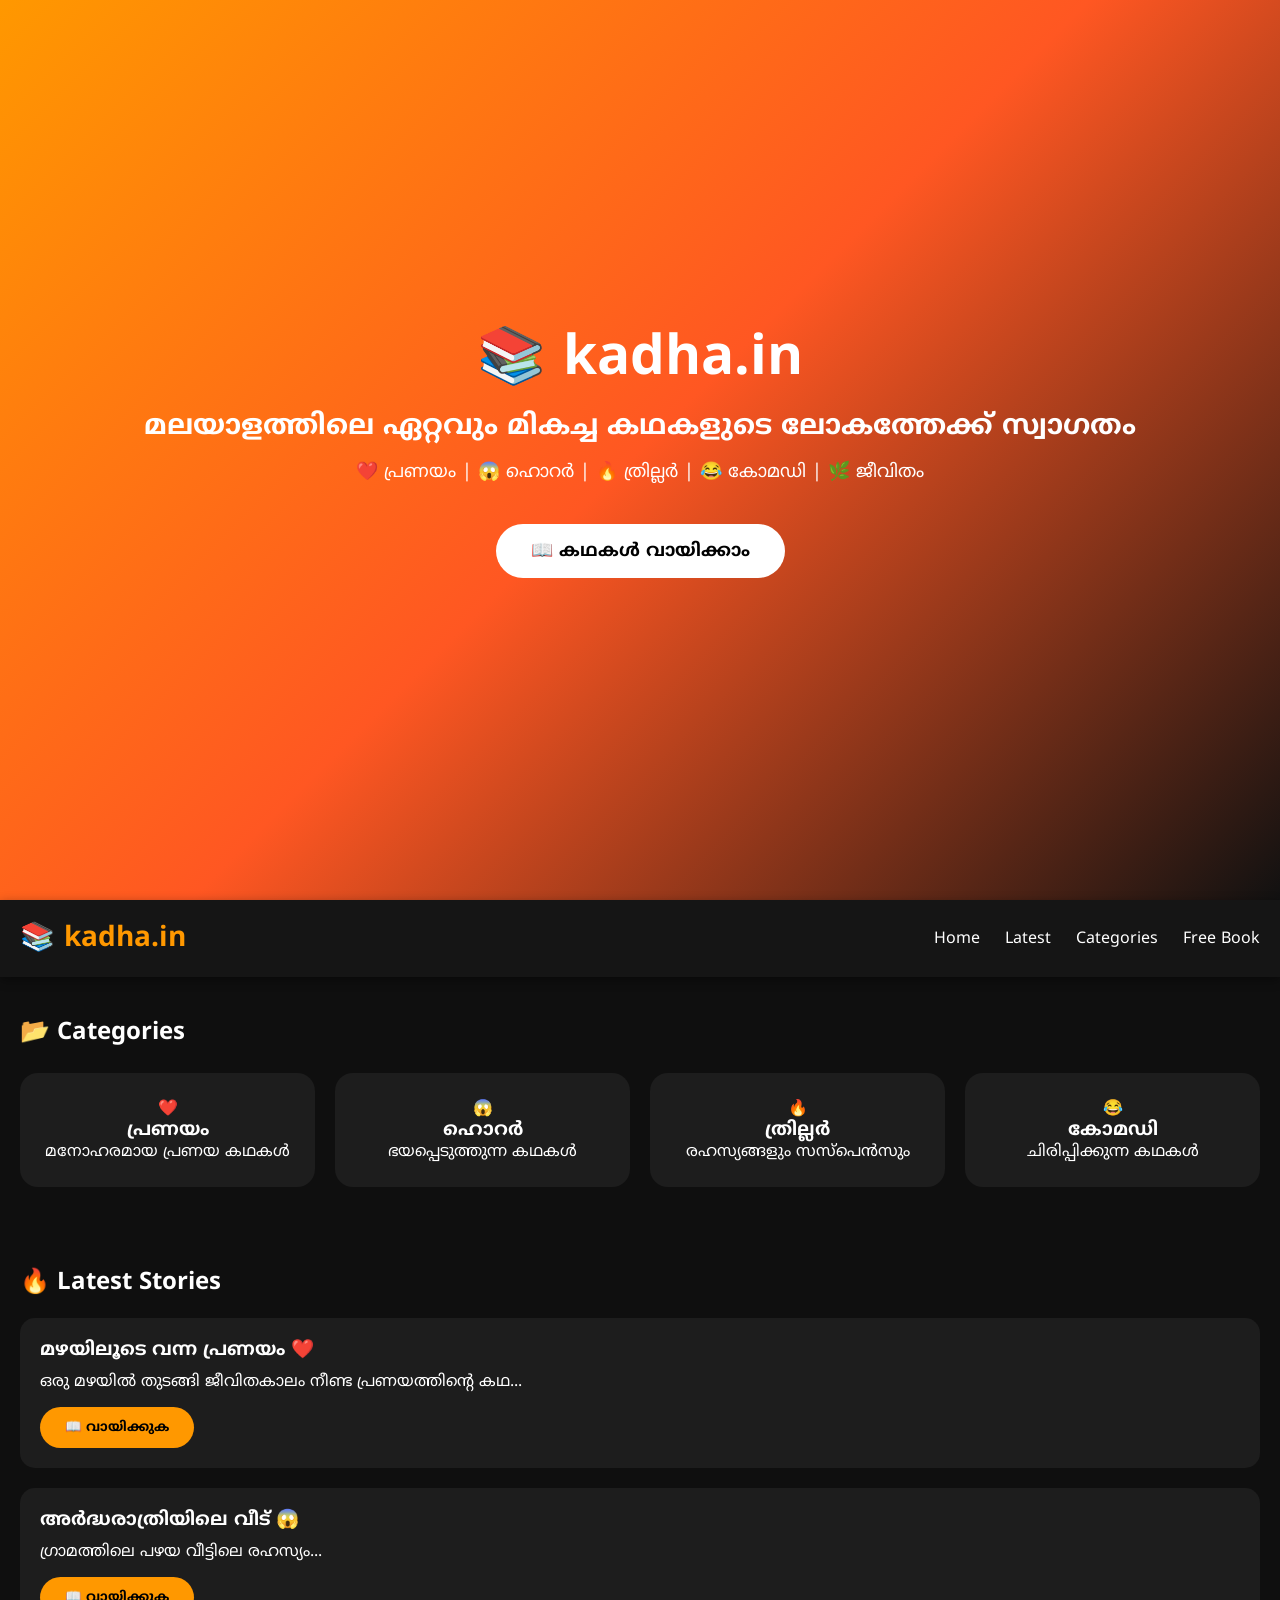
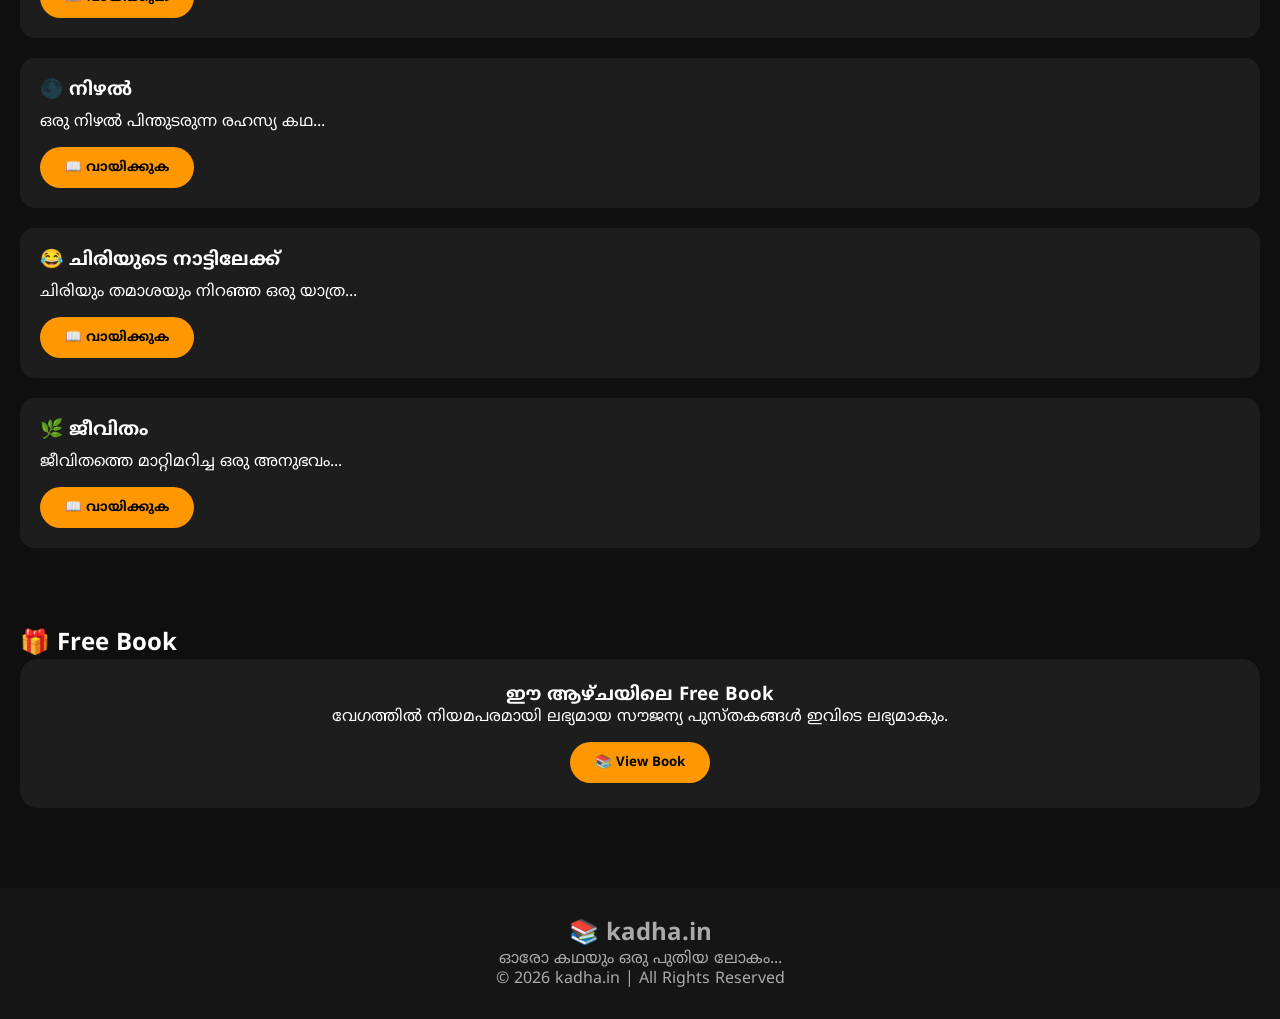
==== index.html @ c6e291ef "Update index.html" ====
<!DOCTYPE html>
<html lang="ml">
<head>
<meta charset="UTF-8">
<meta name="viewport" content="width=device-width, initial-scale=1.0">
<title>kadha.in | മലയാളം കഥകൾ</title>

<link rel="stylesheet" href="style.css">

<link href="https://fonts.googleapis.com/css2?family=Noto+Sans+Malayalam:wght@400;500;700&display=swap" rel="stylesheet">
</head>

<body>
<section class="hero-banner">

<h1>📚 kadha.in</h1>

<h2>മലയാളത്തിലെ ഏറ്റവും മികച്ച കഥകളുടെ ലോകത്തേക്ക് സ്വാഗതം</h2>

<p>
❤️ പ്രണയം | 😱 ഹൊറർ | 🔥 ത്രില്ലർ | 😂 കോമഡി | 🌿 ജീവിതം
</p>

<a href="#latest">
<button class="start-btn">📖 കഥകൾ വായിക്കാം</button>
</a>

</section>
<header class="header">

<div class="logo">
📚 <span>kadha.in</span>
</div>

<nav>

<a href="#">Home</a>

<a href="#latest">Latest</a>

<a href="#categories">Categories</a>

<a href="#offer">Free Book</a>

</nav>

</header>

<section id="categories">

<h2>📂 Categories</h2>

<div class="cards">

<div class="card">

❤️

<h3>പ്രണയം</h3>

<p>മനോഹരമായ പ്രണയ കഥകൾ</p>

</div>

<div class="card">

😱

<h3>ഹൊറർ</h3>

<p>ഭയപ്പെടുത്തുന്ന കഥകൾ</p>

</div>

<div class="card">

🔥

<h3>ത്രില്ലർ</h3>

<p>രഹസ്യങ്ങളും സസ്പെൻസും</p>

</div>

<div class="card">

😂

<h3>കോമഡി</h3>

<p>ചിരിപ്പിക്കുന്ന കഥകൾ</p>

</div>

</div>

</section>

<section id="latest">

<h2>🔥 Latest Stories</h2>

<div class="story">

<h3>മഴയിലൂടെ വന്ന പ്രണയം ❤️</h3>

<p>ഒരു മഴയിൽ തുടങ്ങി ജീവിതകാലം നീണ്ട പ്രണയത്തിന്റെ കഥ...</p>

<a href="stories/mazhayiloode-vanna-pranayam.html">

<button>📖 വായിക്കുക</button>

</a>

</div>

<div class="story">

<h3>അർദ്ധരാത്രിയിലെ വീട് 😱</h3>

<p>ഗ്രാമത്തിലെ പഴയ വീട്ടിലെ രഹസ്യം...</p>

<a href="stories/ardharathriyile-veedu.html">
<button>📖 വായിക്കുക</button>
</a>

</div>
<div class="story">

<h3>🌑 നിഴൽ</h3>

<p>ഒരു നിഴൽ പിന്തുടരുന്ന രഹസ്യ കഥ...</p>

<a href="stories/nizhal.html">
<button>📖 വായിക്കുക</button>
</a>

</div>

<div class="story">

<h3>😂 ചിരിയുടെ നാട്ടിലേക്ക്</h3>

<p>ചിരിയും തമാശയും നിറഞ്ഞ ഒരു യാത്ര...</p>

<a href="stories/chiriyude-nattilekku.html">
<button>📖 വായിക്കുക</button>
</a>

</div>

<div class="story">

<h3>🌿 ജീവിതം</h3>

<p>ജീവിതത്തെ മാറ്റിമറിച്ച ഒരു അനുഭവം...</p>

<a href="stories/jeevitham.html">
<button>📖 വായിക്കുക</button>
</a>

</div>
</section>
<section id="offer">

<h2>🎁 Free Book</h2>

<div class="offer-box">

<h3>ഈ ആഴ്ചയിലെ Free Book</h3>

<p>
വേഗത്തിൽ നിയമപരമായി ലഭ്യമായ സൗജന്യ പുസ്തകങ്ങൾ ഇവിടെ ലഭ്യമാകും.
</p>

<button>📚 View Book</button>

</div>

</section>

<footer>

<h2>📚 kadha.in</h2>

<p>ഓരോ കഥയും ഒരു പുതിയ ലോകം...</p>

<p>© 2026 kadha.in | All Rights Reserved</p>

</footer>

<script src="script.js"></script>

</body>
</html>
---- style.css ----
*{
margin:0;
padding:0;
box-sizing:border-box;
font-family:'Noto Sans Malayalam',sans-serif;
}

body{
background:#0f0f0f;
color:#fff;
}

.header{
display:flex;
justify-content:space-between;
align-items:center;
padding:20px;
background:#151515;
position:sticky;
top:0;
z-index:999;
box-shadow:0 3px 10px rgba(0,0,0,.4);
}

.logo{
font-size:28px;
font-weight:bold;
color:#ff9800;
}

.header nav a{
color:white;
text-decoration:none;
margin-left:20px;
transition:.3s;
}

.header nav a:hover{
color:#ff9800;
}

.hero{
padding:80px 20px;
text-align:center;
background:linear-gradient(135deg,#ff9800,#ff5722);
color:white;
}

.hero h1{
font-size:42px;
margin-bottom:15px;
}

.hero p{
font-size:18px;
margin-bottom:25px;
}

.hero input{
width:90%;
max-width:550px;
padding:16px;
border:none;
border-radius:40px;
font-size:18px;
outline:none;
}

section{
padding:40px 20px;
}

.cards{
display:grid;
grid-template-columns:repeat(auto-fit,minmax(180px,1fr));
gap:20px;
margin-top:25px;
}

.card{
background:#1d1d1d;
padding:25px;
border-radius:18px;
text-align:center;
transition:.3s;
cursor:pointer;
}

.card:hover{
background:#ff9800;
color:#000;
transform:translateY(-8px);
}

.story{
background:#1d1d1d;
padding:20px;
margin-top:20px;
border-radius:15px;
}

.story h3{
margin-bottom:10px;
}

button{
background:#ff9800;
color:#000;
padding:12px 25px;
border:none;
border-radius:30px;
cursor:pointer;
font-weight:bold;
margin-top:15px;
}

button:hover{
background:#ffc107;
}

.offer-box{
background:#1d1d1d;
padding:25px;
border-radius:18px;
text-align:center;
}

footer{
background:#151515;
padding:30px;
text-align:center;
color:#aaa;
margin-top:40px;
}
.hero-banner{
height:100vh;
display:flex;
flex-direction:column;
justify-content:center;
align-items:center;
text-align:center;
background:linear-gradient(135deg,#ff9800,#ff5722,#111);
padding:20px;
}

.hero-banner h1{
font-size:55px;
margin-bottom:15px;
}

.hero-banner h2{
font-size:28px;
margin-bottom:15px;
}

.hero-banner p{
font-size:18px;
margin-bottom:25px;
}

.start-btn{
padding:15px 35px;
background:#fff;
color:#000;
border:none;
border-radius:40px;
font-size:18px;
font-weight:bold;
cursor:pointer;
transition:.3s;
}

.start-btn:hover{
transform:scale(1.08);
}
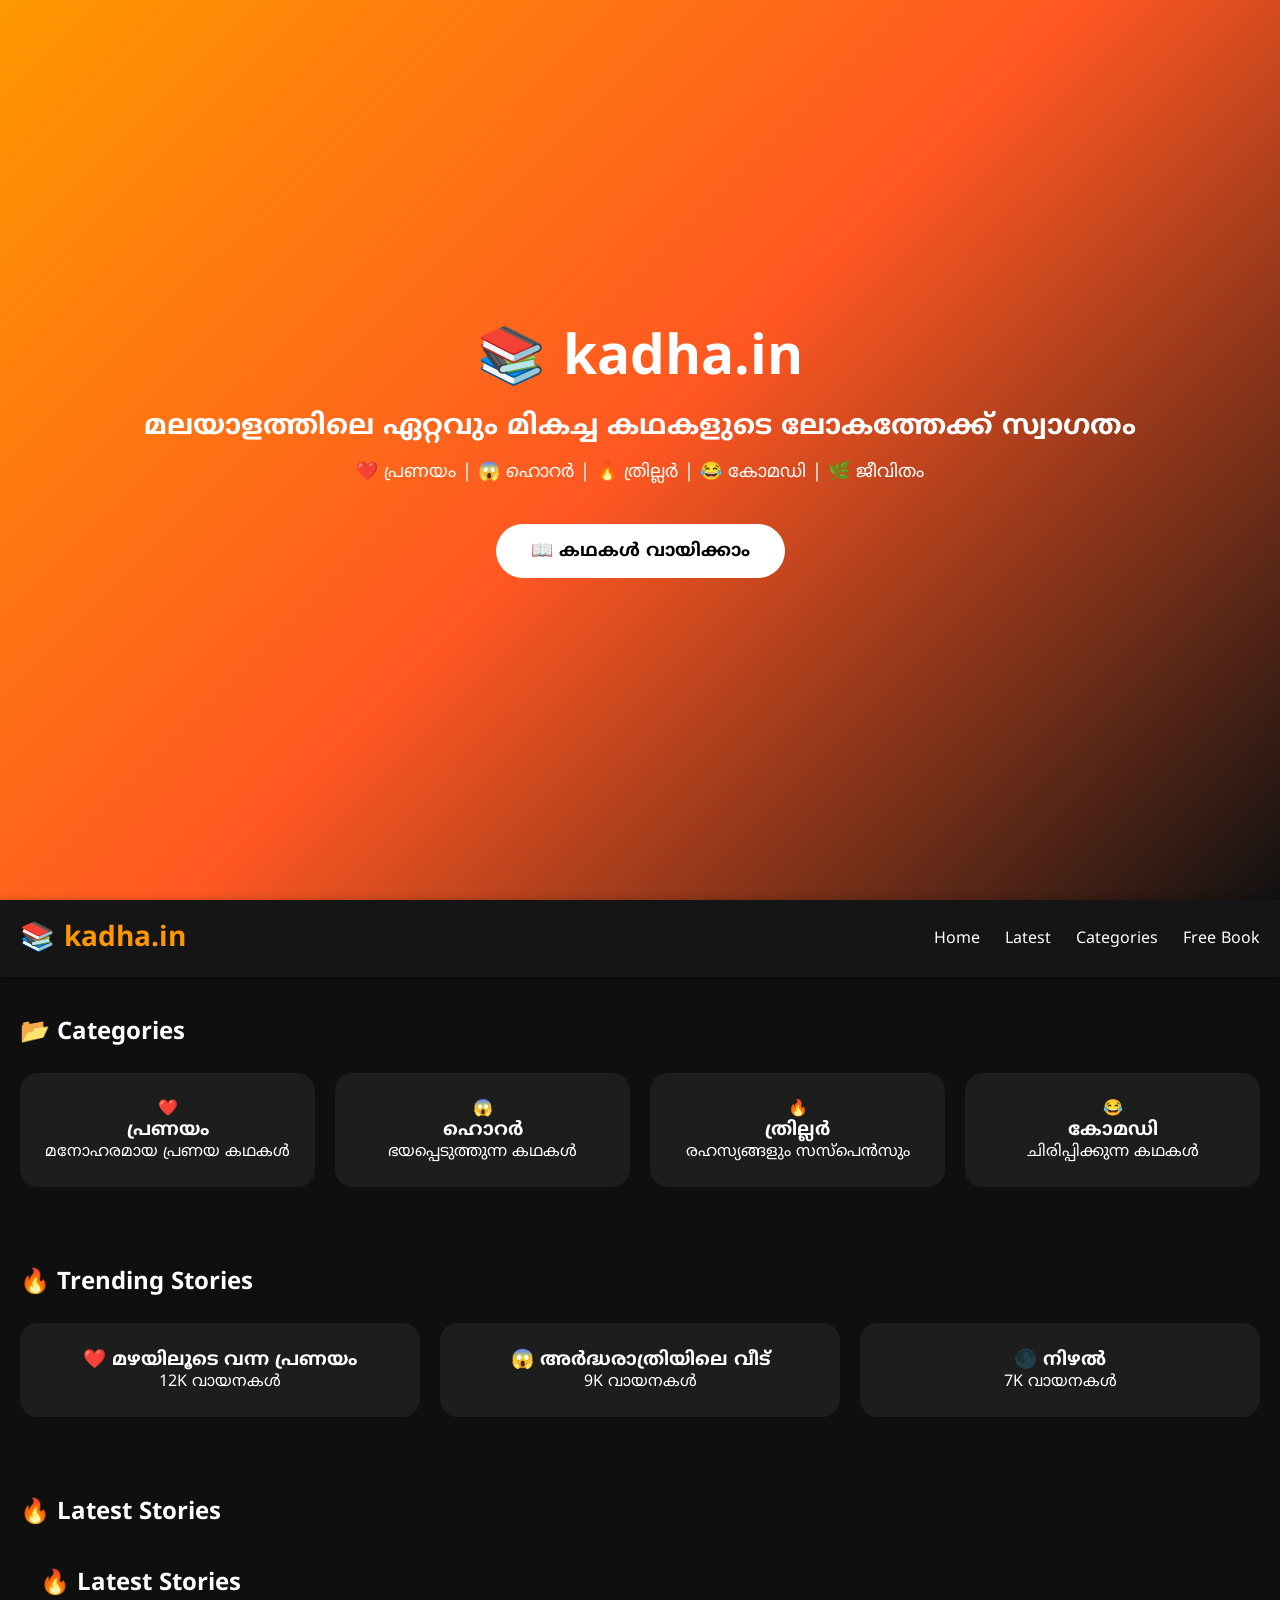
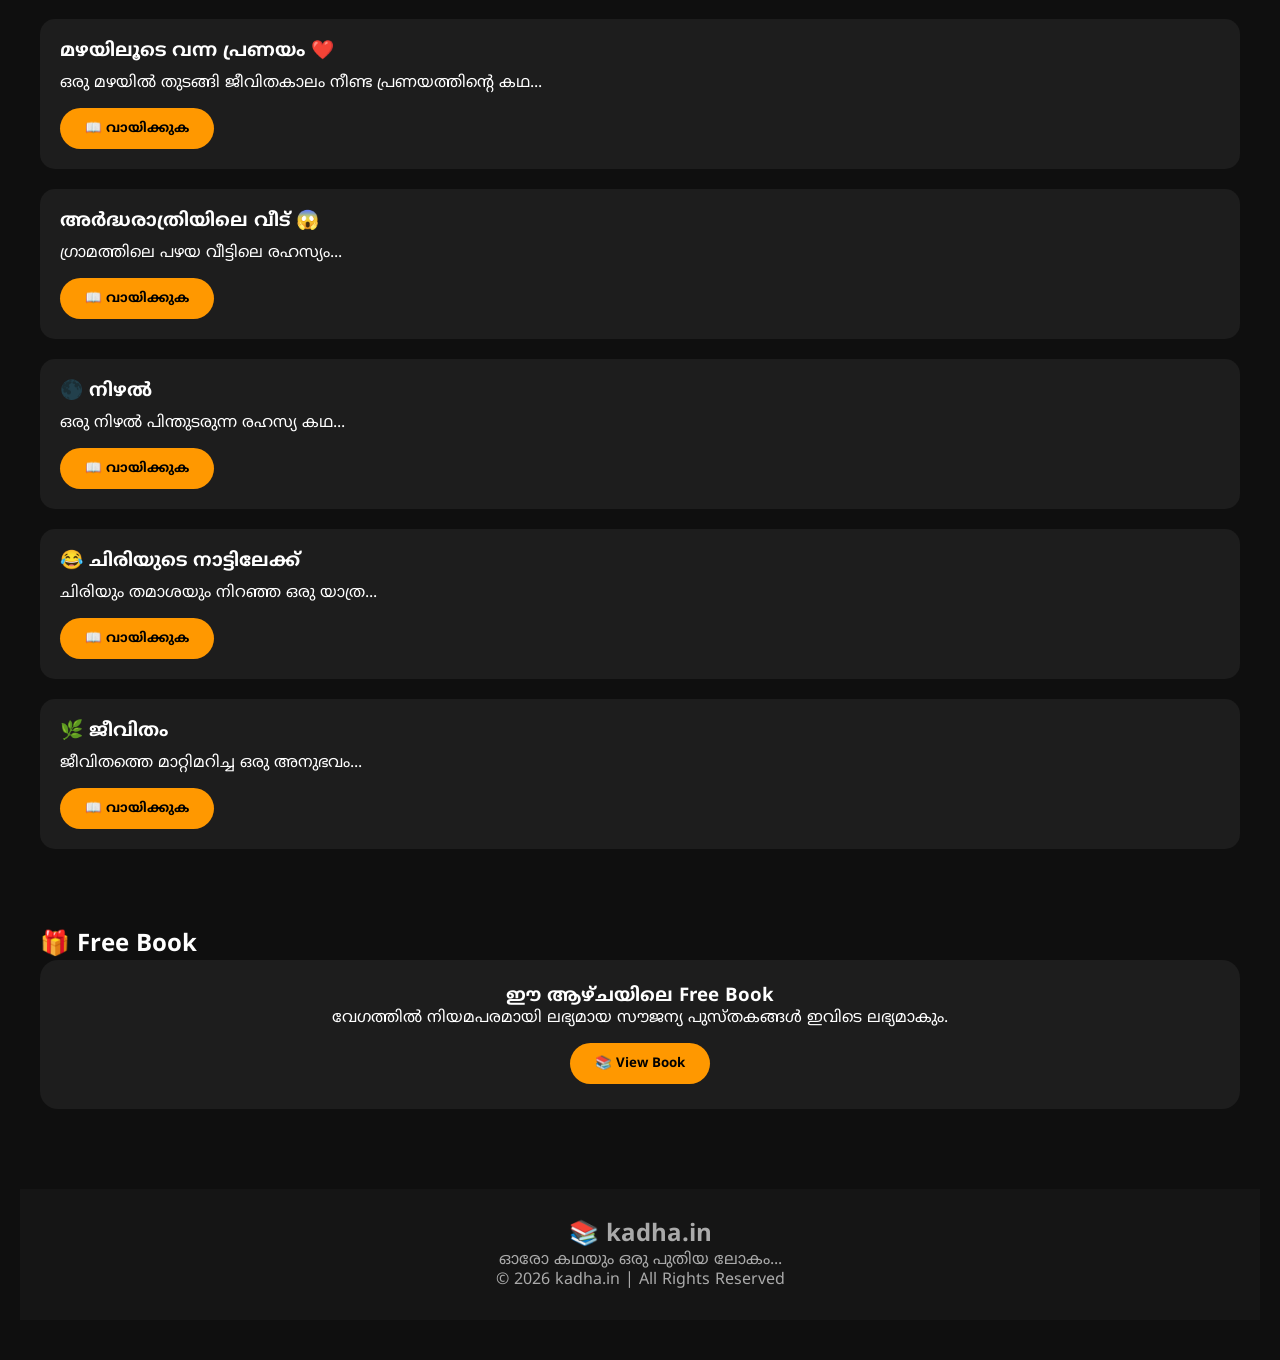
==== commit 1ba4e5f6: "Update index.html" ====
--- a/index.html
+++ b/index.html
@@ -95,7 +95,36 @@
 </div>
 
 </section>
-
+</section>
+
+<section id="trending">
+
+<h2>🔥 Trending Stories</h2>
+
+<div class="cards">
+
+<div class="card">
+<h3>❤️ മഴയിലൂടെ വന്ന പ്രണയം</h3>
+<p>12K വായനകൾ</p>
+</div>
+
+<div class="card">
+<h3>😱 അർദ്ധരാത്രിയിലെ വീട്</h3>
+<p>9K വായനകൾ</p>
+</div>
+
+<div class="card">
+<h3>🌑 നിഴൽ</h3>
+<p>7K വായനകൾ</p>
+</div>
+
+</div>
+
+</section>
+
+<section id="latest">
+
+<h2>🔥 Latest Stories</h2>
 <section id="latest">
 
 <h2>🔥 Latest Stories</h2>
--- a/style.css
+++ b/style.css
@@ -172,4 +172,29 @@
 
 .start-btn:hover{
 transform:scale(1.08);
+}
+.story-page{
+max-width:800px;
+margin:40px auto;
+background:#1d1d1d;
+padding:30px;
+border-radius:15px;
+line-height:1.8;
+}
+
+.story-page h1{
+margin-bottom:20px;
+color:#ff9800;
+}
+.story{
+transition:0.3s;
+}
+
+.story:hover{
+transform:translateY(-5px);
+box-shadow:0 10px 25px rgba(255,152,0,.3);
+}
+
+html{
+scroll-behavior:smooth;
 }
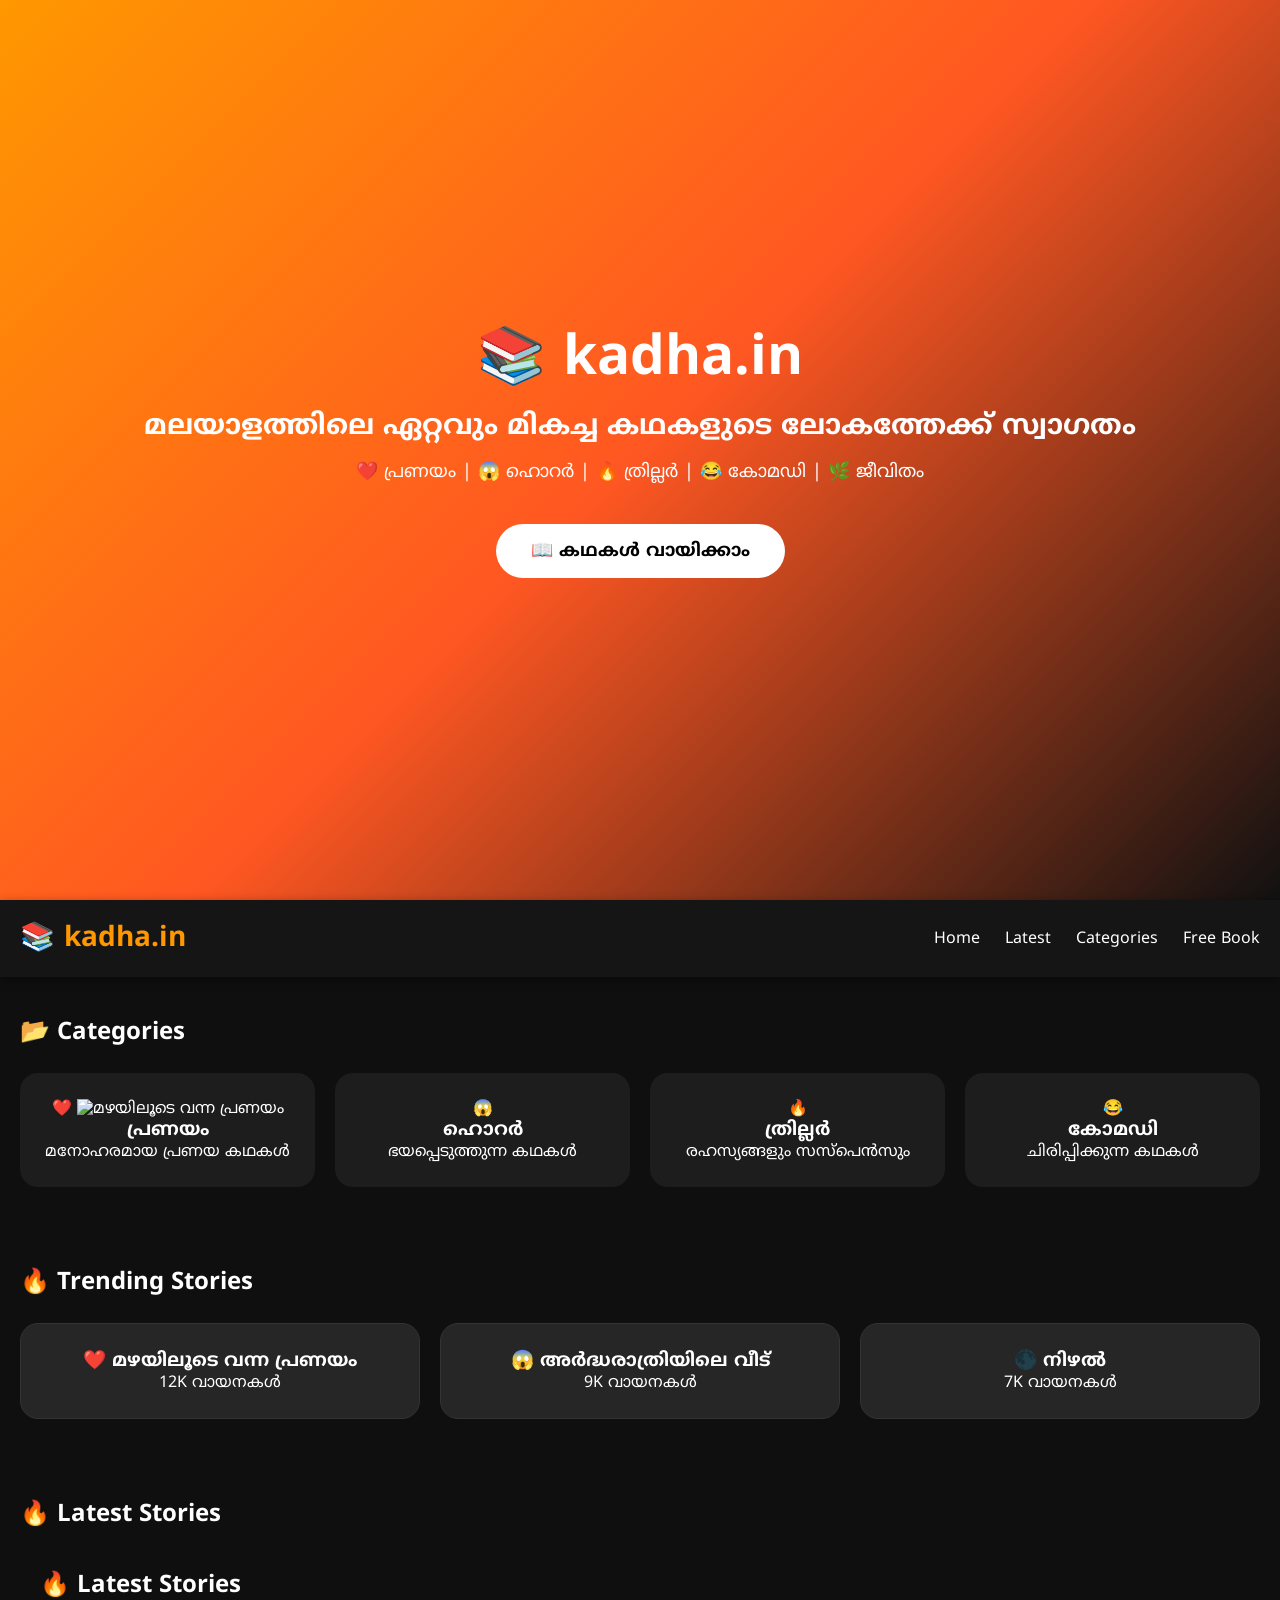
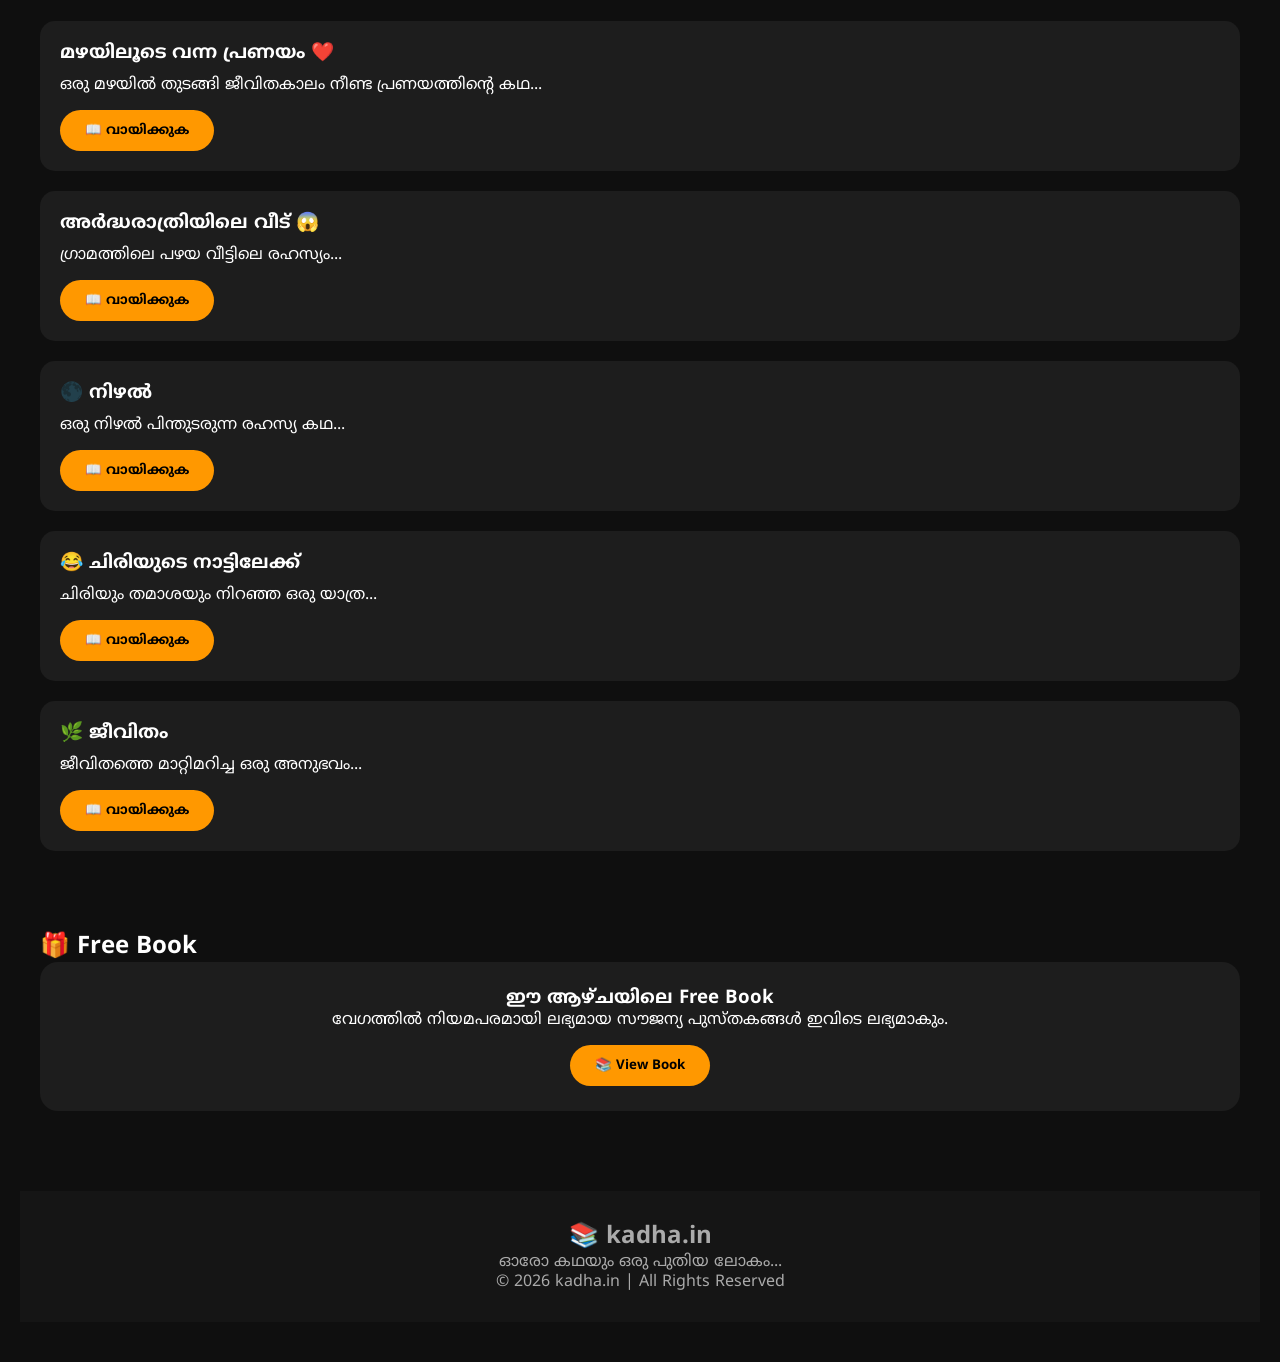
==== commit 464afb02: "Update index.html" ====
--- a/index.html
+++ b/index.html
@@ -55,7 +55,7 @@
 <div class="card">
 
 ❤️
-
+<img src="images/pranayam.jpg" class="cover" alt="മഴയിലൂടെ വന്ന പ്രണയം">
 <h3>പ്രണയം</h3>
 
 <p>മനോഹരമായ പ്രണയ കഥകൾ</p>
--- a/style.css
+++ b/style.css
@@ -197,4 +197,16 @@
 
 html{
 scroll-behavior:smooth;
-}+}
+#trending{
+padding:40px 20px;
+}
+
+#trending h2{
+margin-bottom:20px;
+}
+
+#trending .card{
+background:#262626;
+border:1px solid #333;
+}
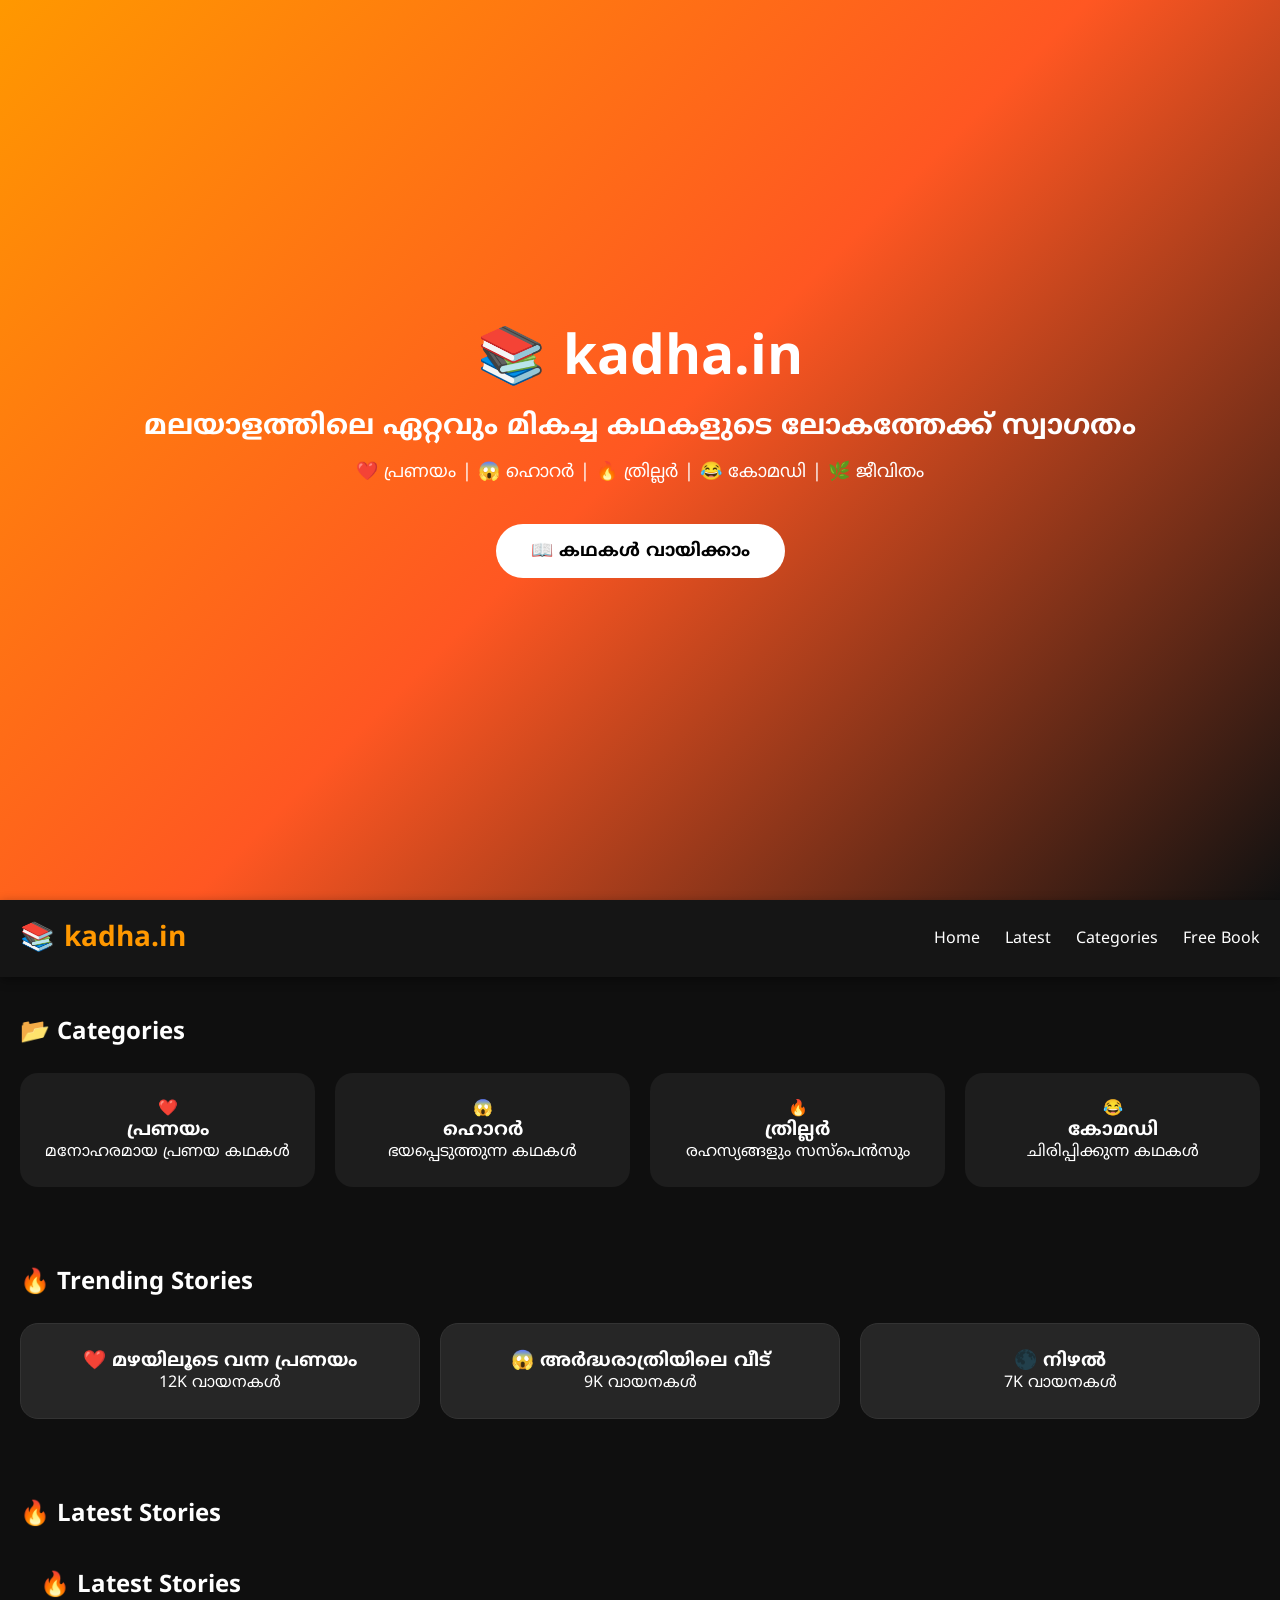
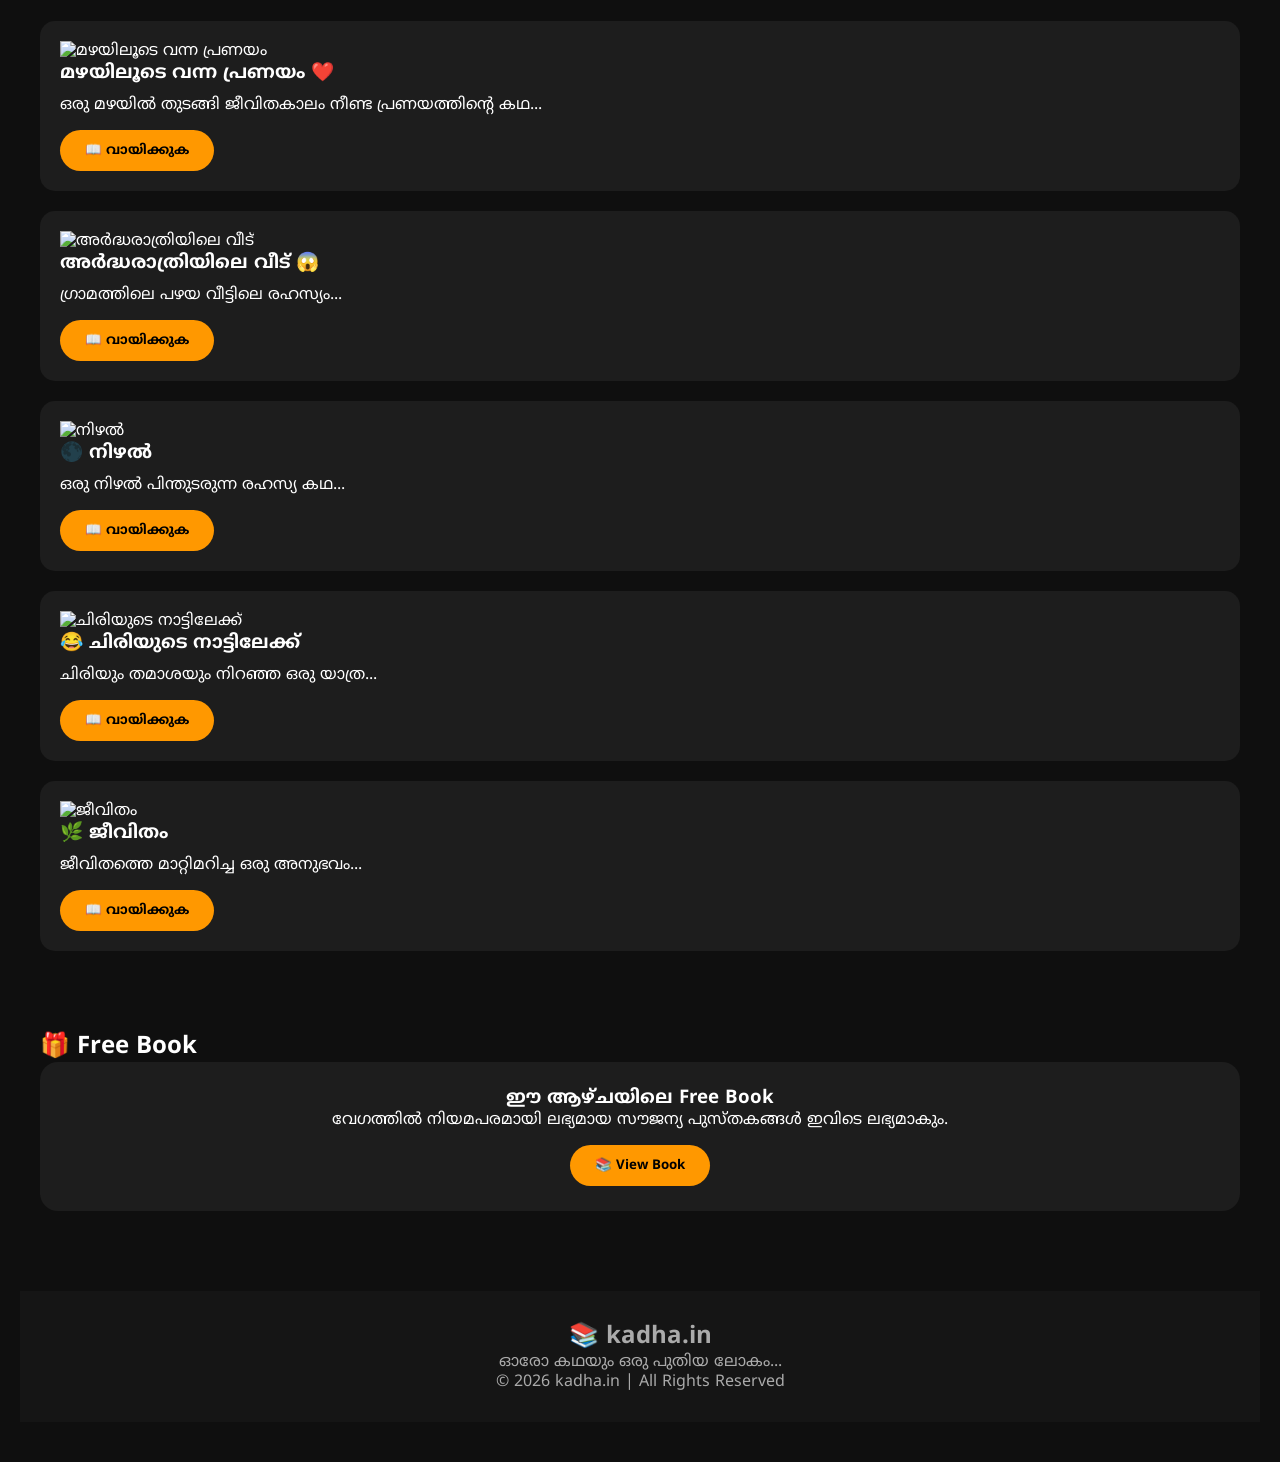
==== commit 62bf5875: "Update index.html" ====
--- a/index.html
+++ b/index.html
@@ -55,7 +55,7 @@
 <div class="card">
 
 ❤️
-<img src="images/pranayam.jpg" class="cover" alt="മഴയിലൂടെ വന്ന പ്രണയം">
+
 <h3>പ്രണയം</h3>
 
 <p>മനോഹരമായ പ്രണയ കഥകൾ</p>
@@ -130,7 +130,7 @@
 <h2>🔥 Latest Stories</h2>
 
 <div class="story">
-
+<img src="images/pranayam.jpg" class="cover" alt="മഴയിലൂടെ വന്ന പ്രണയം">
 <h3>മഴയിലൂടെ വന്ന പ്രണയം ❤️</h3>
 
 <p>ഒരു മഴയിൽ തുടങ്ങി ജീവിതകാലം നീണ്ട പ്രണയത്തിന്റെ കഥ...</p>
@@ -144,7 +144,7 @@
 </div>
 
 <div class="story">
-
+<img src="images/horror.jpg" class="cover" alt="അർദ്ധരാത്രിയിലെ വീട്">
 <h3>അർദ്ധരാത്രിയിലെ വീട് 😱</h3>
 
 <p>ഗ്രാമത്തിലെ പഴയ വീട്ടിലെ രഹസ്യം...</p>
@@ -155,7 +155,7 @@
 
 </div>
 <div class="story">
-
+<img src="images/nizhal.jpg" class="cover" alt="നിഴൽ">
 <h3>🌑 നിഴൽ</h3>
 
 <p>ഒരു നിഴൽ പിന്തുടരുന്ന രഹസ്യ കഥ...</p>
@@ -167,7 +167,7 @@
 </div>
 
 <div class="story">
-
+<img src="images/comedy.jpg" class="cover" alt="ചിരിയുടെ നാട്ടിലേക്ക്">
 <h3>😂 ചിരിയുടെ നാട്ടിലേക്ക്</h3>
 
 <p>ചിരിയും തമാശയും നിറഞ്ഞ ഒരു യാത്ര...</p>
@@ -179,7 +179,7 @@
 </div>
 
 <div class="story">
-
+<img src="images/jeevitham.jpg" class="cover" alt="ജീവിതം">
 <h3>🌿 ജീവിതം</h3>
 
 <p>ജീവിതത്തെ മാറ്റിമറിച്ച ഒരു അനുഭവം...</p>
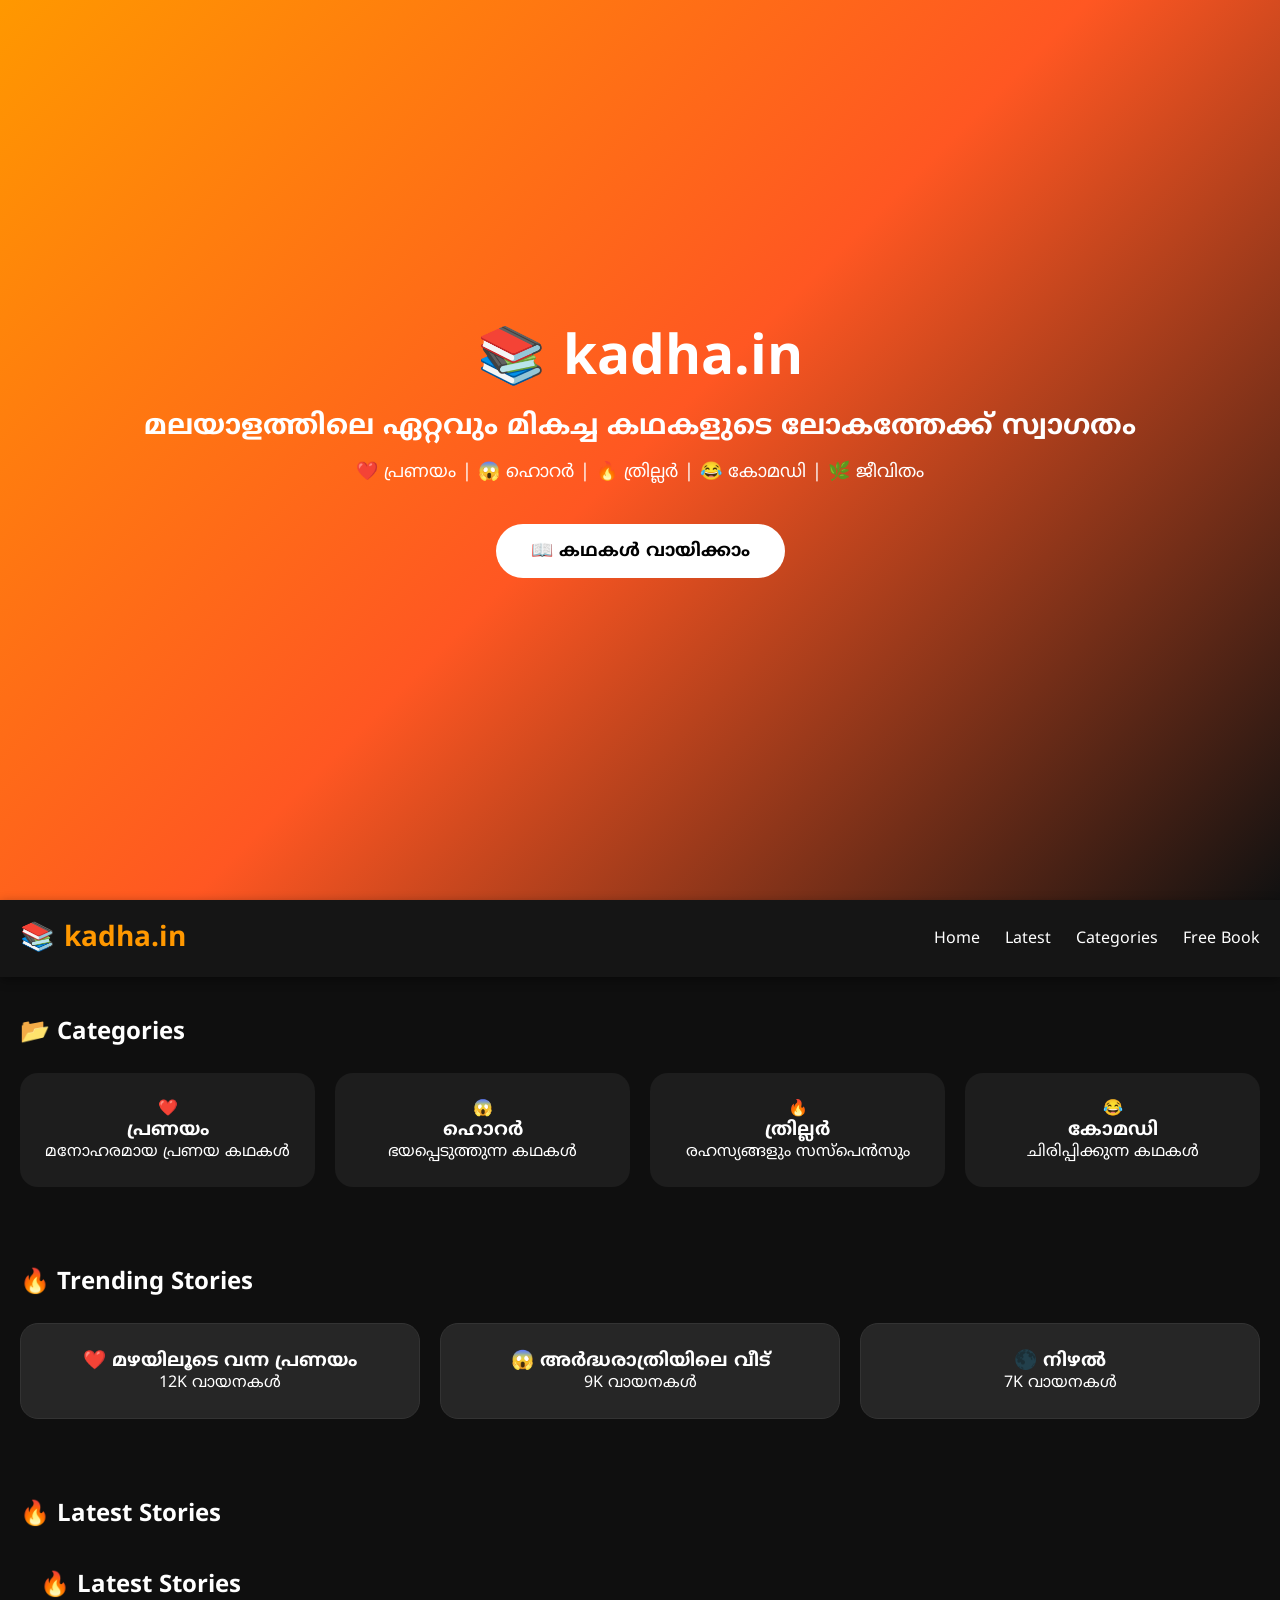
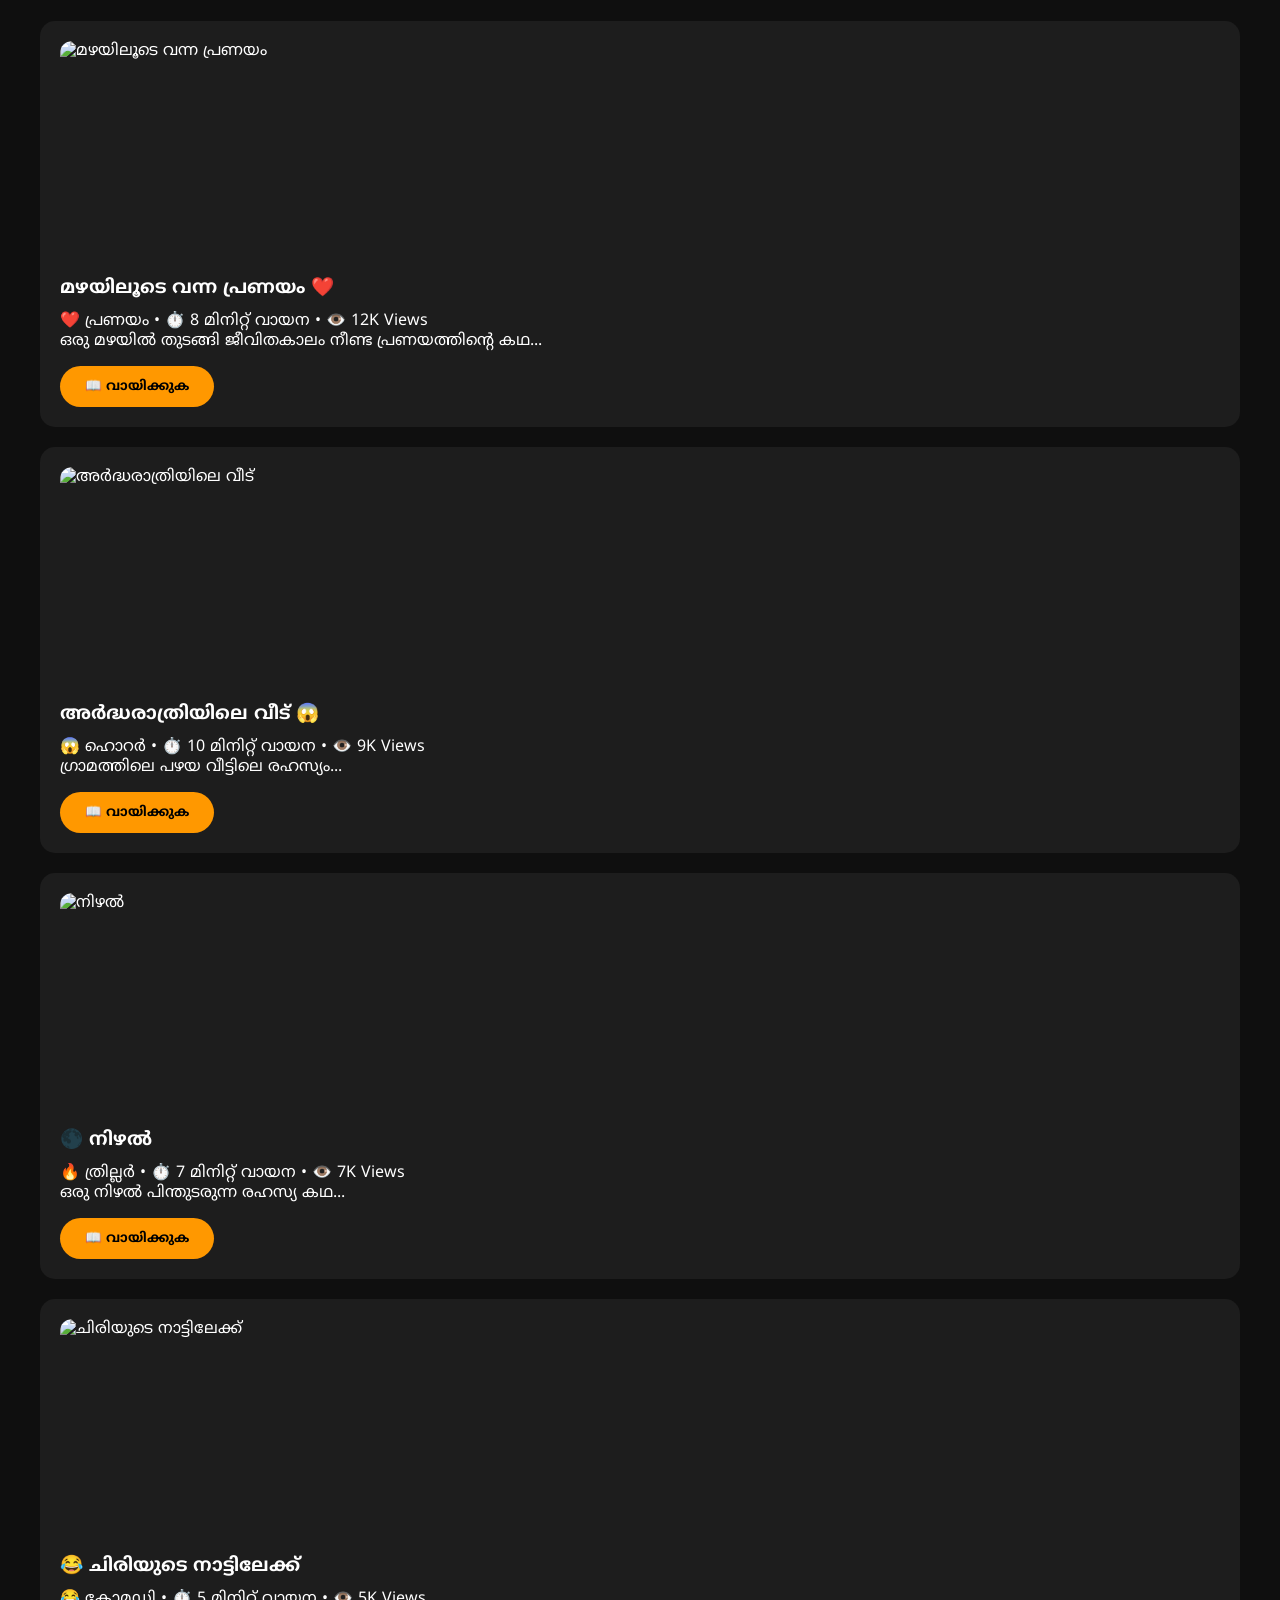
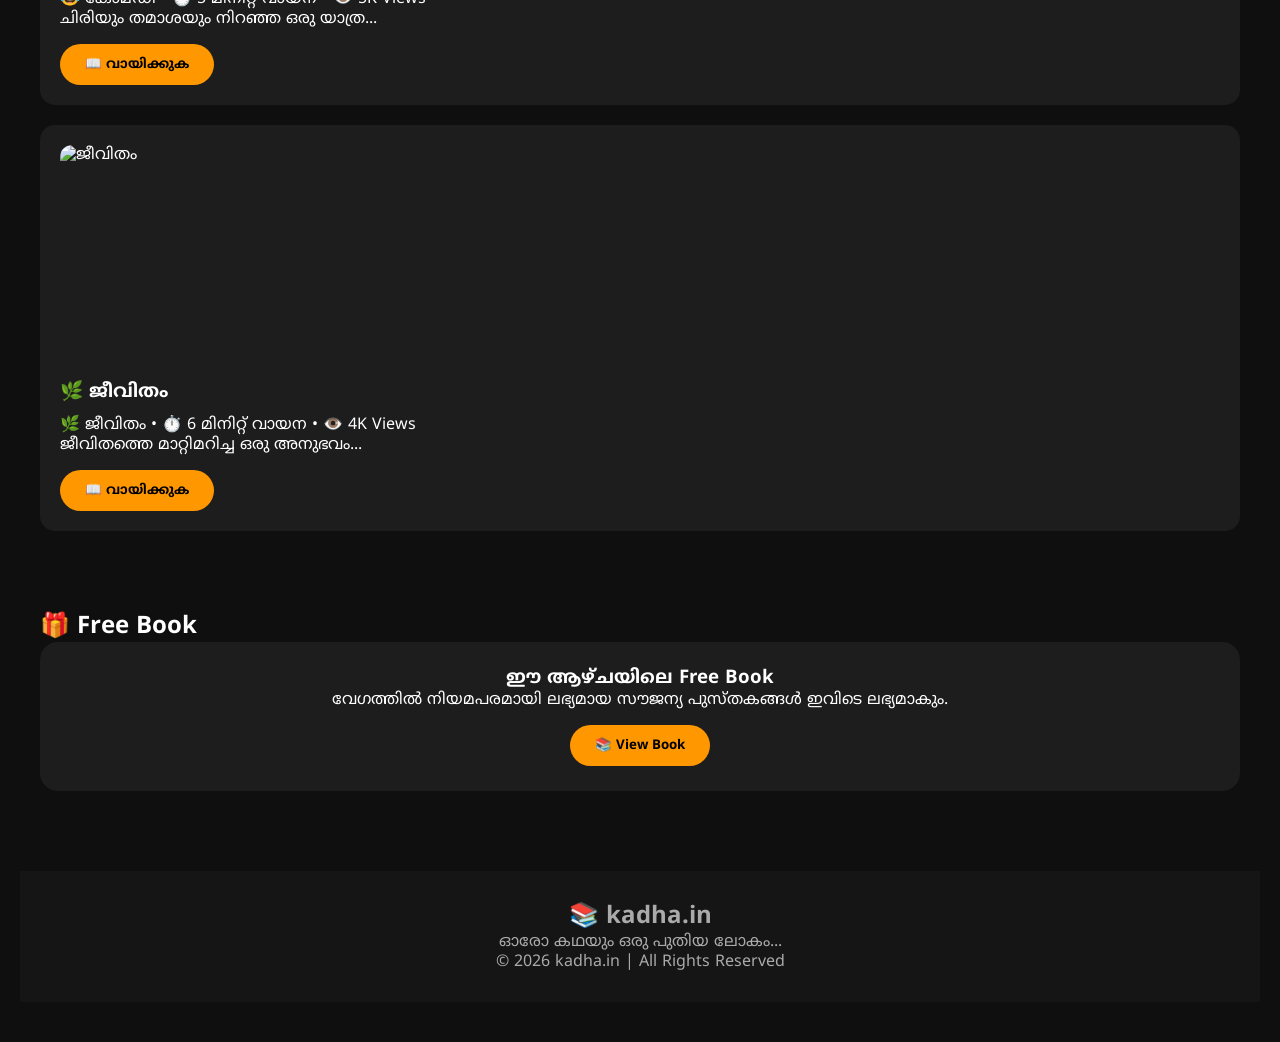
==== commit ed43e2c6: "Update index.html" ====
--- a/index.html
+++ b/index.html
@@ -132,7 +132,7 @@
 <div class="story">
 <img src="images/pranayam.jpg" class="cover" alt="മഴയിലൂടെ വന്ന പ്രണയം">
 <h3>മഴയിലൂടെ വന്ന പ്രണയം ❤️</h3>
-
+<p class="meta">❤️ പ്രണയം • ⏱️ 8 മിനിറ്റ് വായന • 👁️ 12K Views</p>
 <p>ഒരു മഴയിൽ തുടങ്ങി ജീവിതകാലം നീണ്ട പ്രണയത്തിന്റെ കഥ...</p>
 
 <a href="stories/mazhayiloode-vanna-pranayam.html">
@@ -146,7 +146,7 @@
 <div class="story">
 <img src="images/horror.jpg" class="cover" alt="അർദ്ധരാത്രിയിലെ വീട്">
 <h3>അർദ്ധരാത്രിയിലെ വീട് 😱</h3>
-
+<p class="meta">😱 ഹൊറർ • ⏱️ 10 മിനിറ്റ് വായന • 👁️ 9K Views</p>
 <p>ഗ്രാമത്തിലെ പഴയ വീട്ടിലെ രഹസ്യം...</p>
 
 <a href="stories/ardharathriyile-veedu.html">
@@ -157,7 +157,7 @@
 <div class="story">
 <img src="images/nizhal.jpg" class="cover" alt="നിഴൽ">
 <h3>🌑 നിഴൽ</h3>
-
+<p class="meta">🔥 ത്രില്ലർ • ⏱️ 7 മിനിറ്റ് വായന • 👁️ 7K Views</p>
 <p>ഒരു നിഴൽ പിന്തുടരുന്ന രഹസ്യ കഥ...</p>
 
 <a href="stories/nizhal.html">
@@ -169,7 +169,7 @@
 <div class="story">
 <img src="images/comedy.jpg" class="cover" alt="ചിരിയുടെ നാട്ടിലേക്ക്">
 <h3>😂 ചിരിയുടെ നാട്ടിലേക്ക്</h3>
-
+<p class="meta">😂 കോമഡി • ⏱️ 5 മിനിറ്റ് വായന • 👁️ 5K Views</p>
 <p>ചിരിയും തമാശയും നിറഞ്ഞ ഒരു യാത്ര...</p>
 
 <a href="stories/chiriyude-nattilekku.html">
@@ -181,7 +181,7 @@
 <div class="story">
 <img src="images/jeevitham.jpg" class="cover" alt="ജീവിതം">
 <h3>🌿 ജീവിതം</h3>
-
+<p class="meta">🌿 ജീവിതം • ⏱️ 6 മിനിറ്റ് വായന • 👁️ 4K Views</p>
 <p>ജീവിതത്തെ മാറ്റിമറിച്ച ഒരു അനുഭവം...</p>
 
 <a href="stories/jeevitham.html">
--- a/style.css
+++ b/style.css
@@ -210,3 +210,11 @@
 background:#262626;
 border:1px solid #333;
 }
+.cover{
+width:100%;
+height:220px;
+object-fit:cover;
+border-radius:12px;
+margin-bottom:15px;
+display:block;
+}
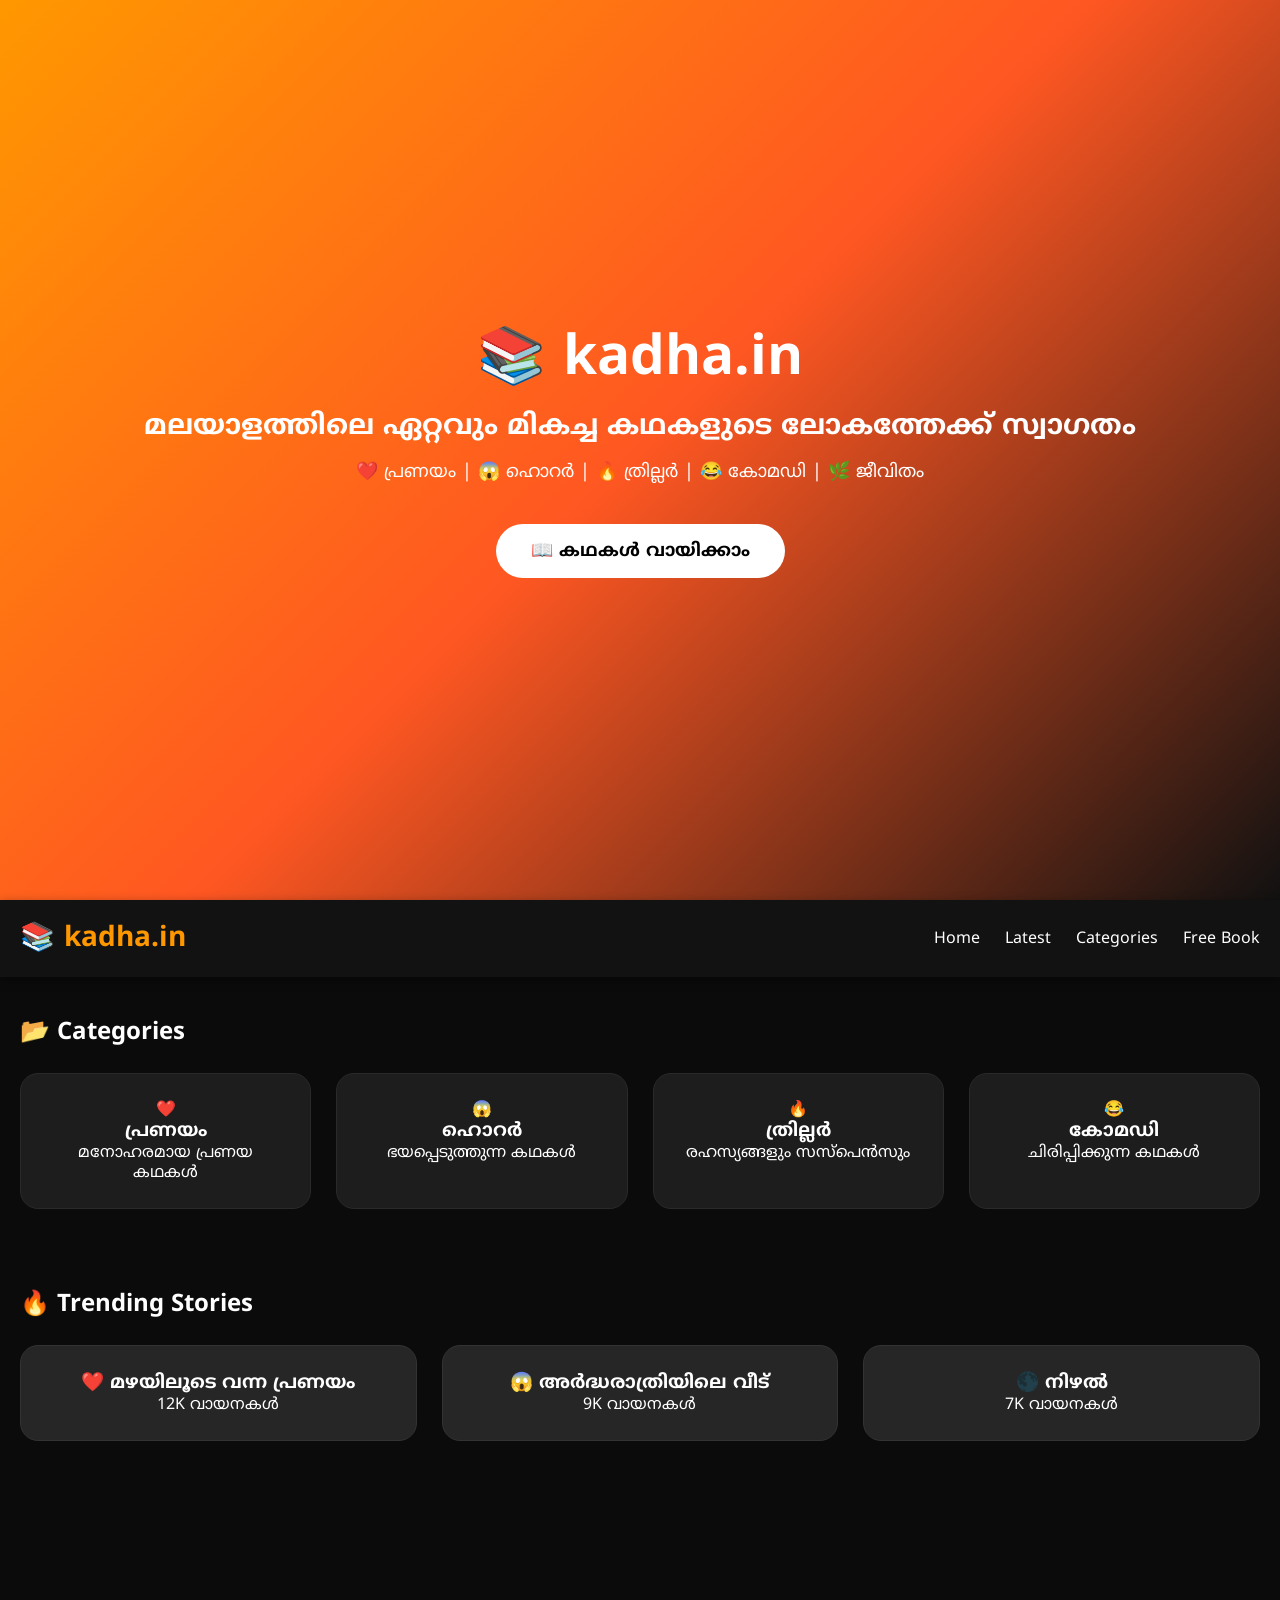
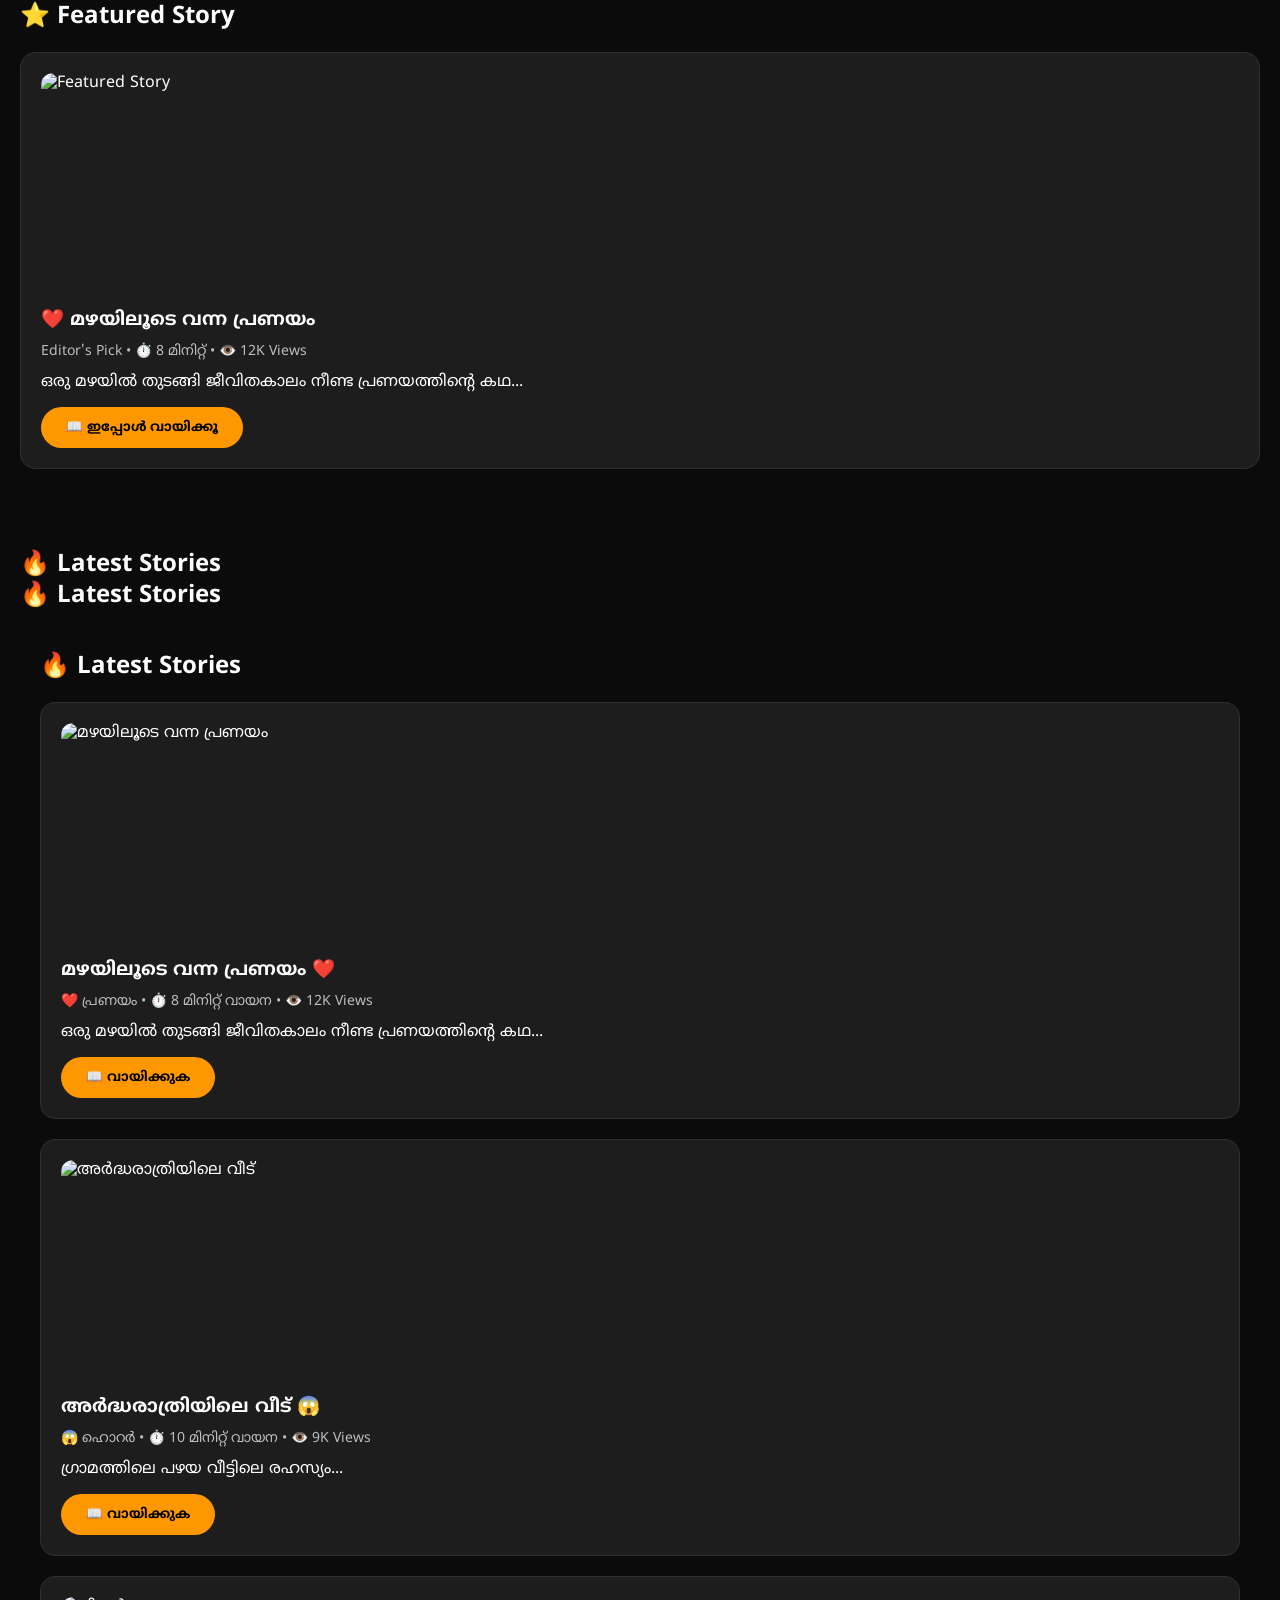
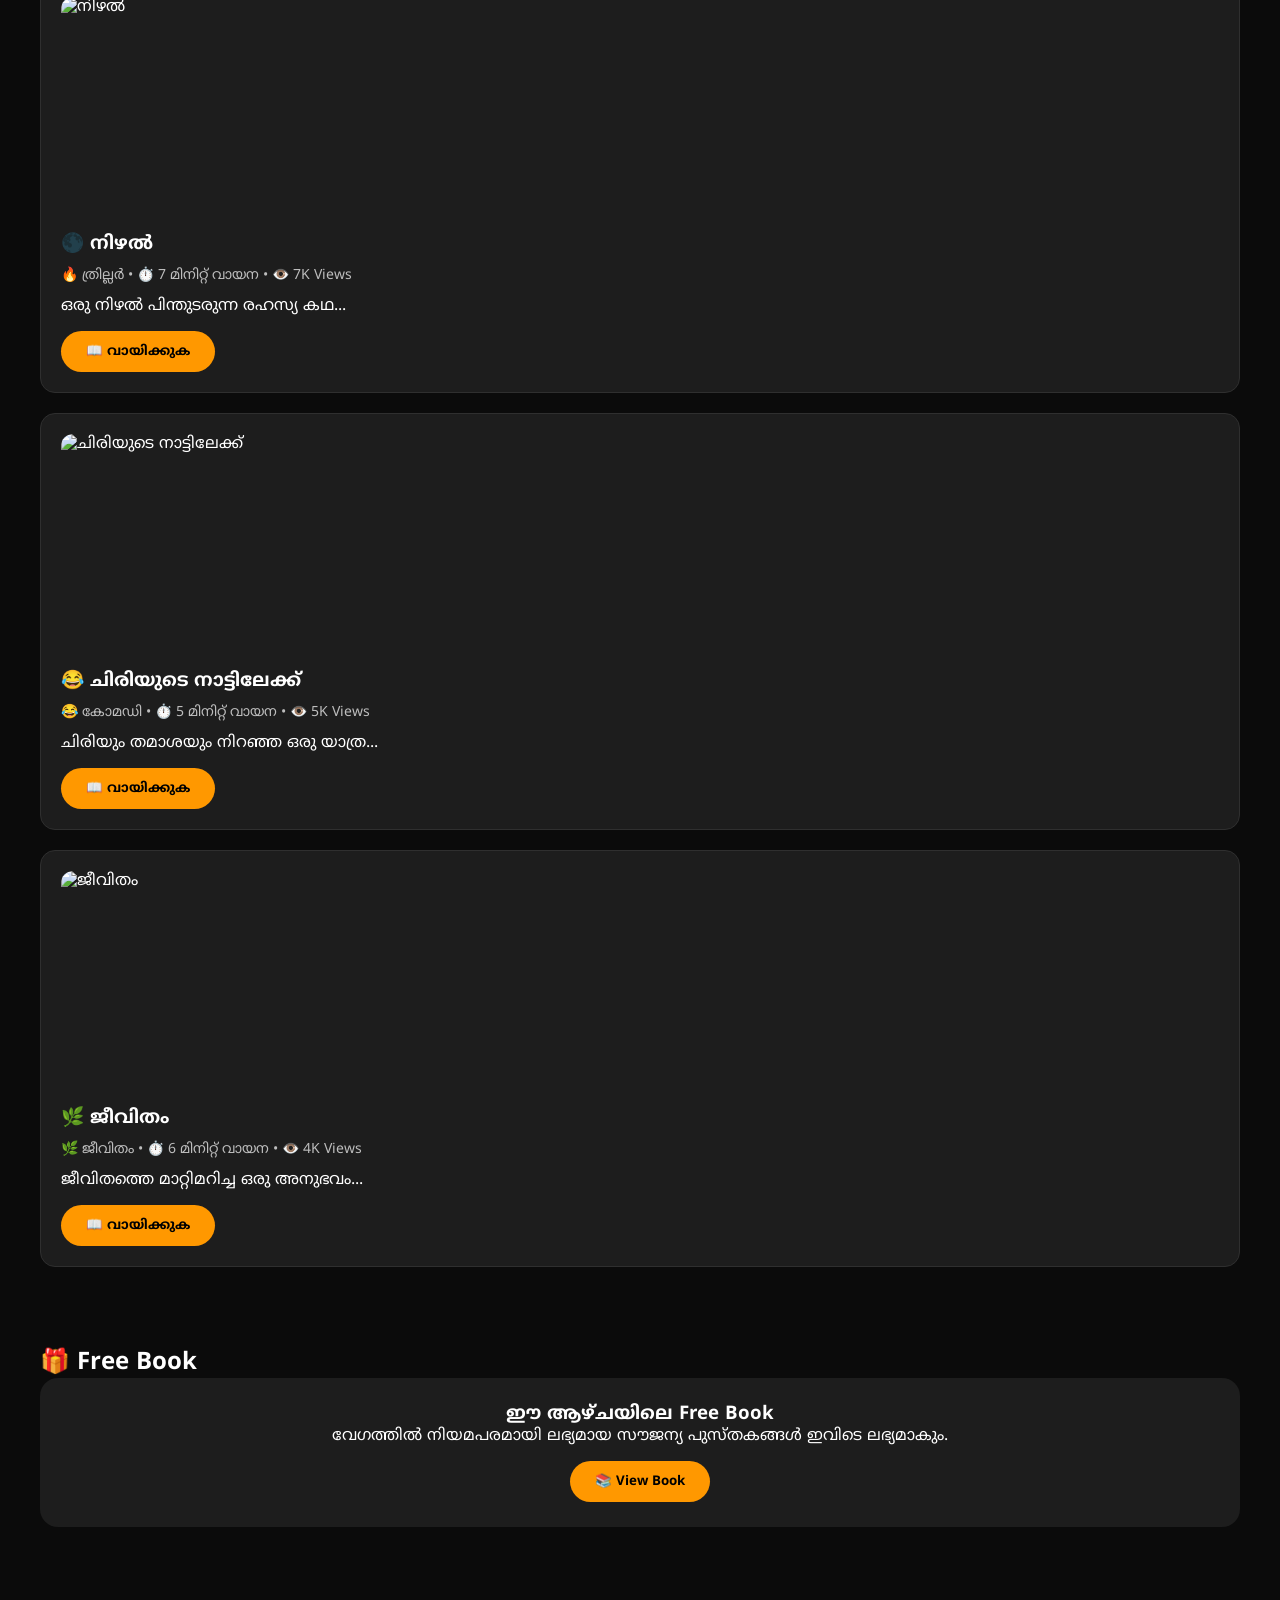
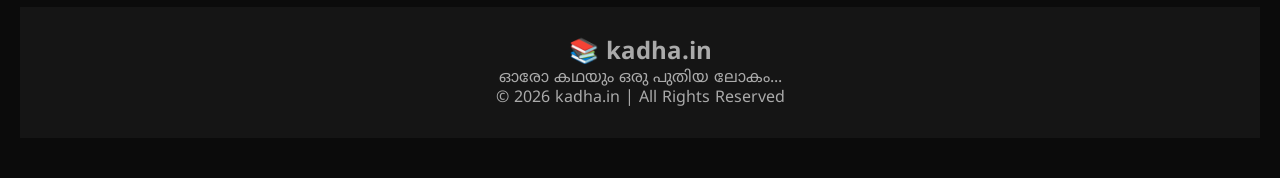
==== commit 3a4c57a4: "Update index.html" ====
--- a/index.html
+++ b/index.html
@@ -123,7 +123,33 @@
 </section>
 
 <section id="latest">
-
+</section>
+
+<section id="featured">
+
+<h2>⭐ Featured Story</h2>
+
+<div class="story">
+
+<img src="images/pranayam.jpg" class="cover" alt="Featured Story">
+
+<h3>❤️ മഴയിലൂടെ വന്ന പ്രണയം</h3>
+
+<p class="meta">Editor's Pick • ⏱️ 8 മിനിറ്റ് • 👁️ 12K Views</p>
+
+<p>ഒരു മഴയിൽ തുടങ്ങി ജീവിതകാലം നീണ്ട പ്രണയത്തിന്റെ കഥ...</p>
+
+<a href="stories/mazhayiloode-vanna-pranayam.html">
+<button>📖 ഇപ്പോൾ വായിക്കൂ</button>
+</a>
+
+</div>
+
+</section>
+
+<section id="latest">
+
+<h2>🔥 Latest Stories</h2>
 <h2>🔥 Latest Stories</h2>
 <section id="latest">
 
--- a/style.css
+++ b/style.css
@@ -217,4 +217,75 @@
 border-radius:12px;
 margin-bottom:15px;
 display:block;
+}
+.meta{
+color:#bdbdbd;
+font-size:14px;
+margin:8px 0 12px;
+}
+/* Premium UI */
+
+body{
+background:#0b0b0b;
+}
+
+.header{
+backdrop-filter:blur(12px);
+background:rgba(20,20,20,.85);
+}
+
+.story{
+overflow:hidden;
+border:1px solid #2f2f2f;
+}
+
+.story:hover{
+transform:translateY(-8px);
+box-shadow:0 15px 35px rgba(255,152,0,.35);
+}
+
+.cover{
+transition:.4s;
+}
+
+.story:hover .cover{
+transform:scale(1.05);
+}
+
+button{
+transition:.3s;
+}
+
+button:hover{
+transform:scale(1.05);
+}
+
+.cards{
+gap:25px;
+}
+
+.card{
+border:1px solid #2a2a2a;
+}
+
+.card:hover{
+box-shadow:0 15px 35px rgba(255,152,0,.35);
+}
+
+input{
+background:#1d1d1d;
+color:#fff;
+}
+
+::-webkit-scrollbar{
+width:8px;
+}
+
+::-webkit-scrollbar-thumb{
+background:#ff9800;
+border-radius:10px;
+}
+
+::-webkit-scrollbar-track{
+background:#151515;
 }
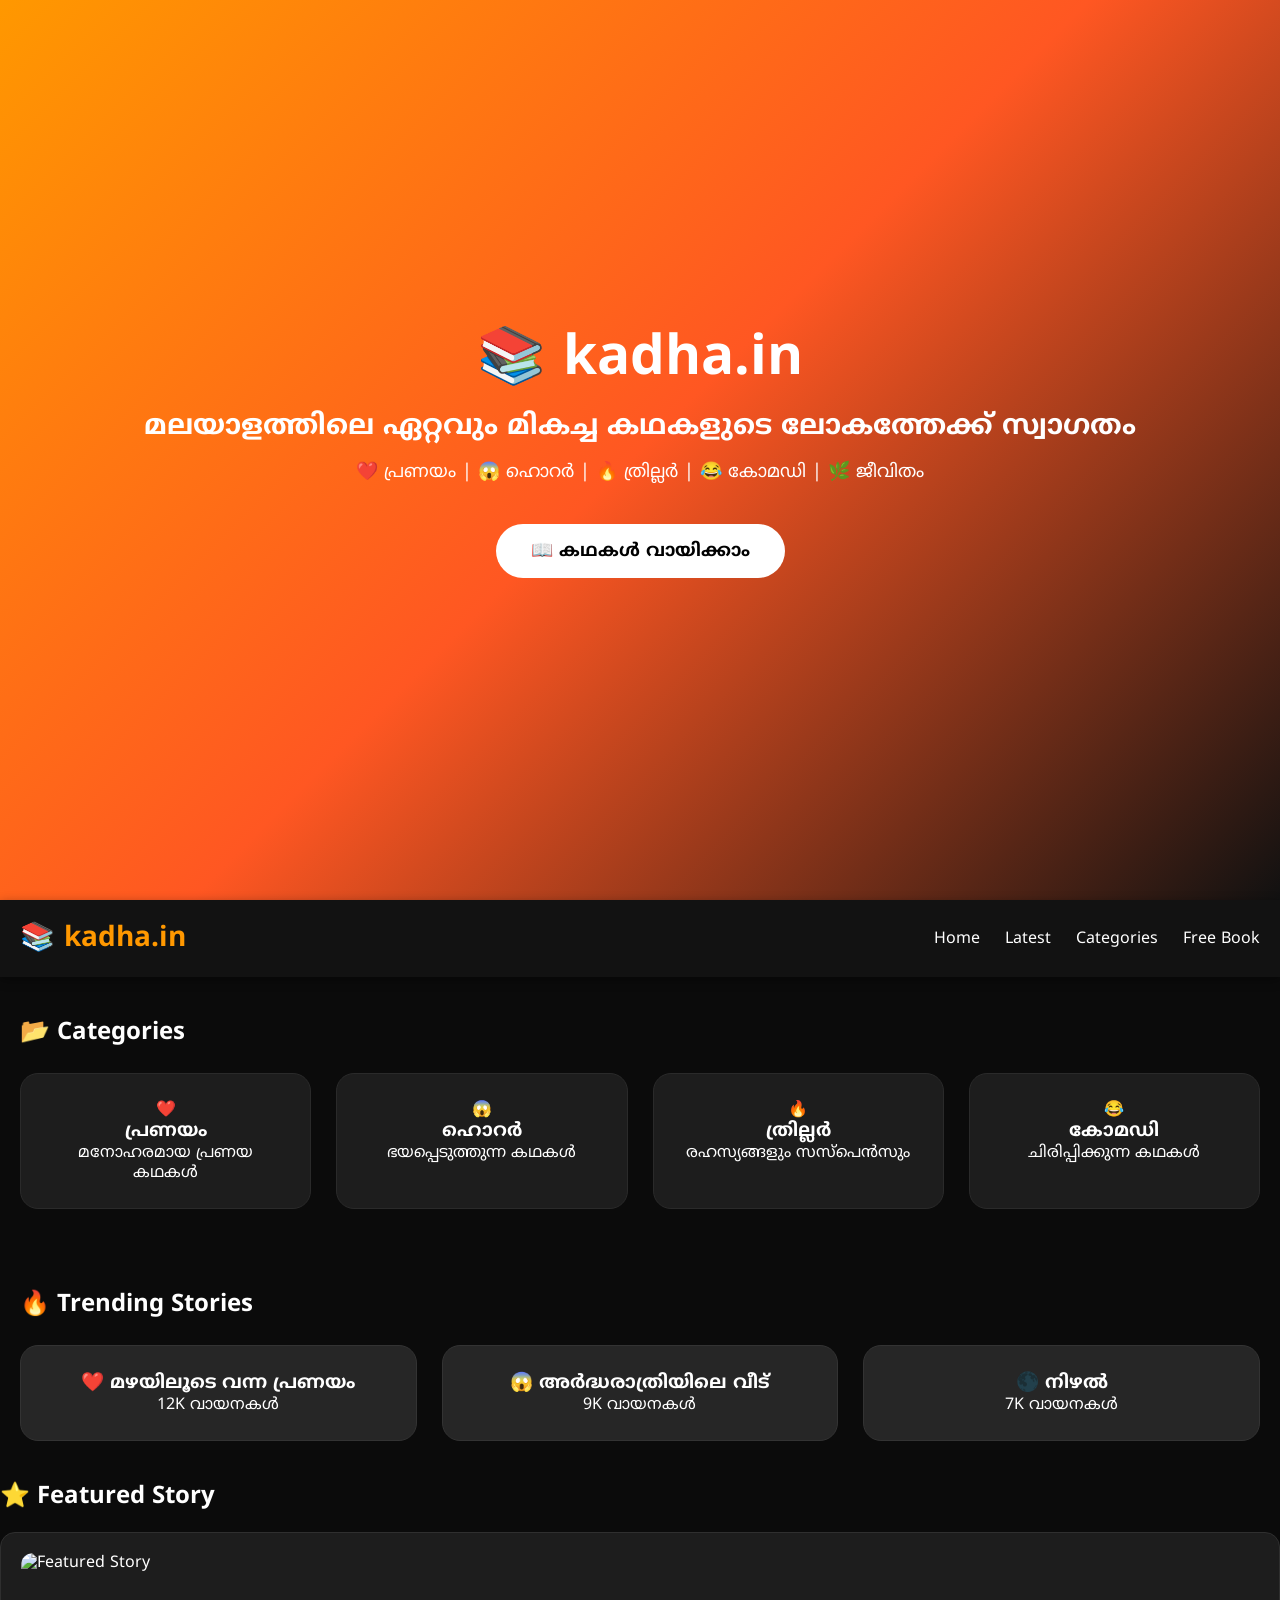
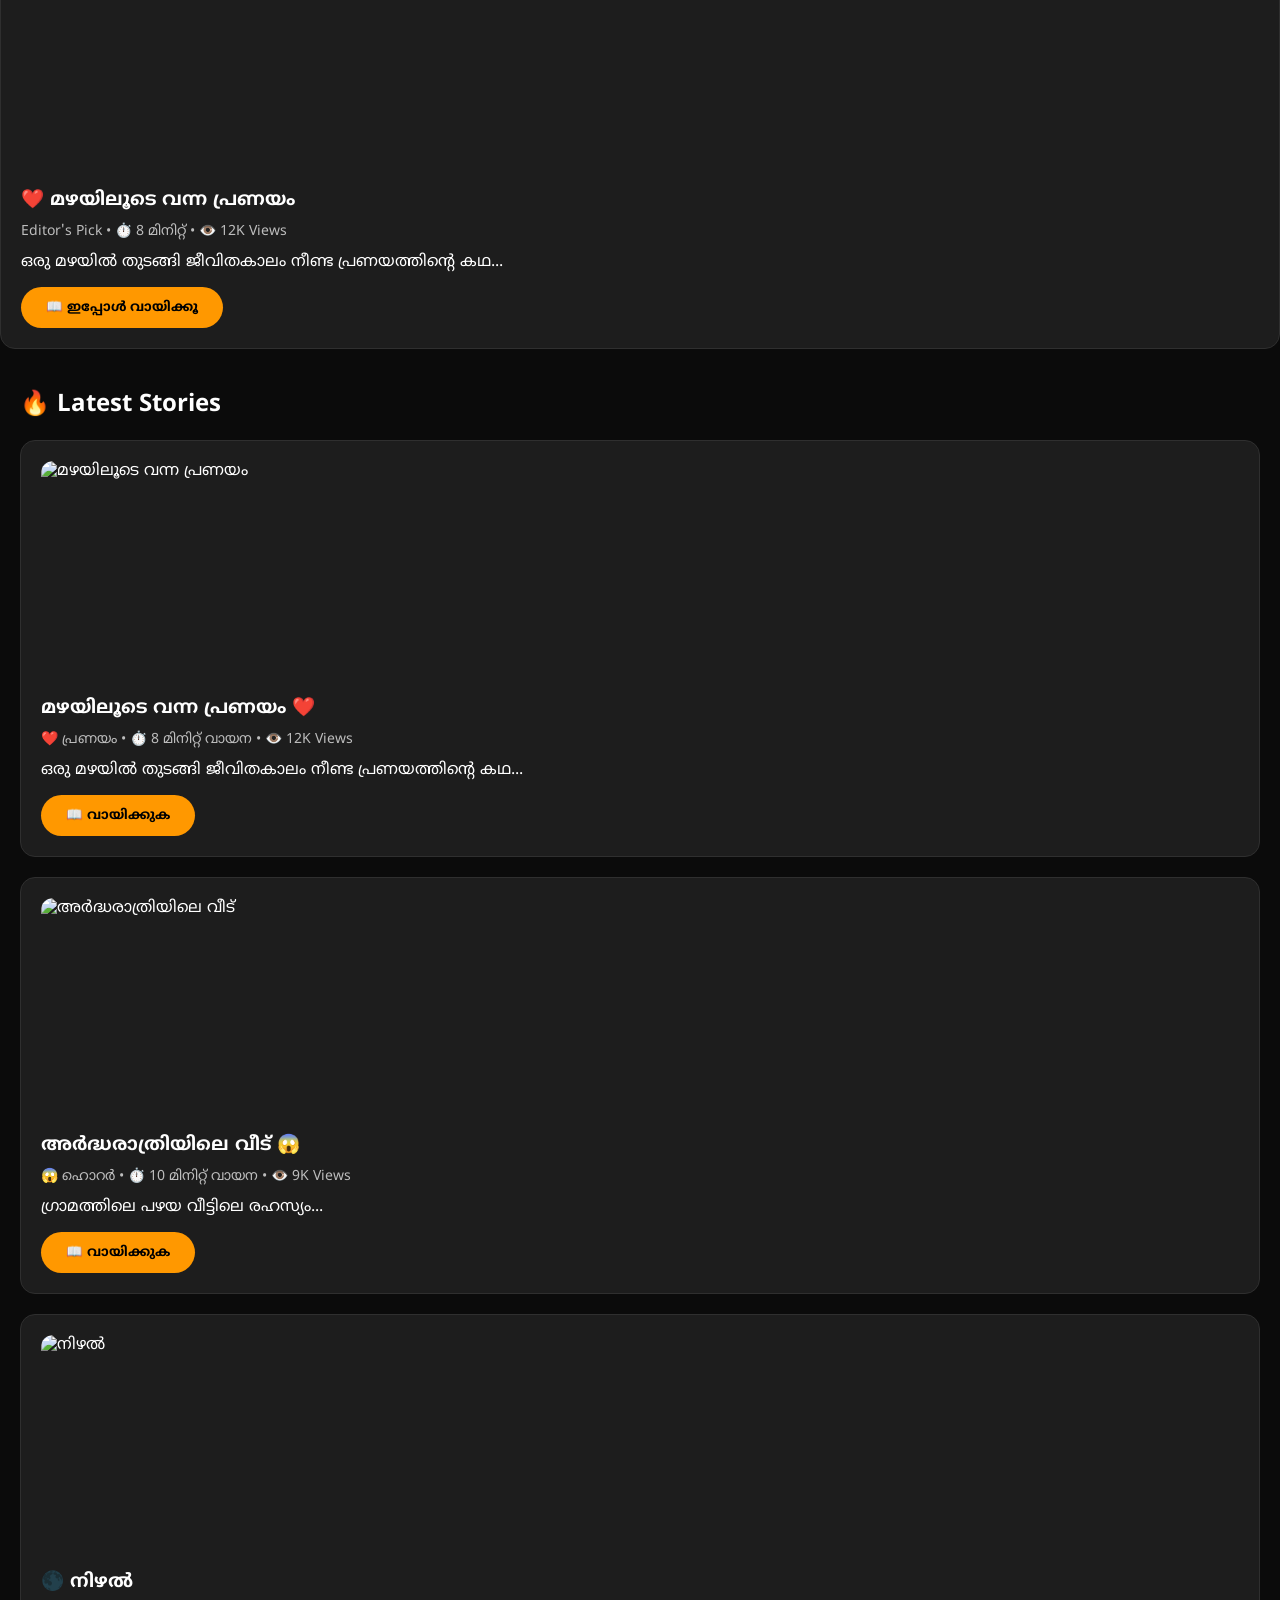
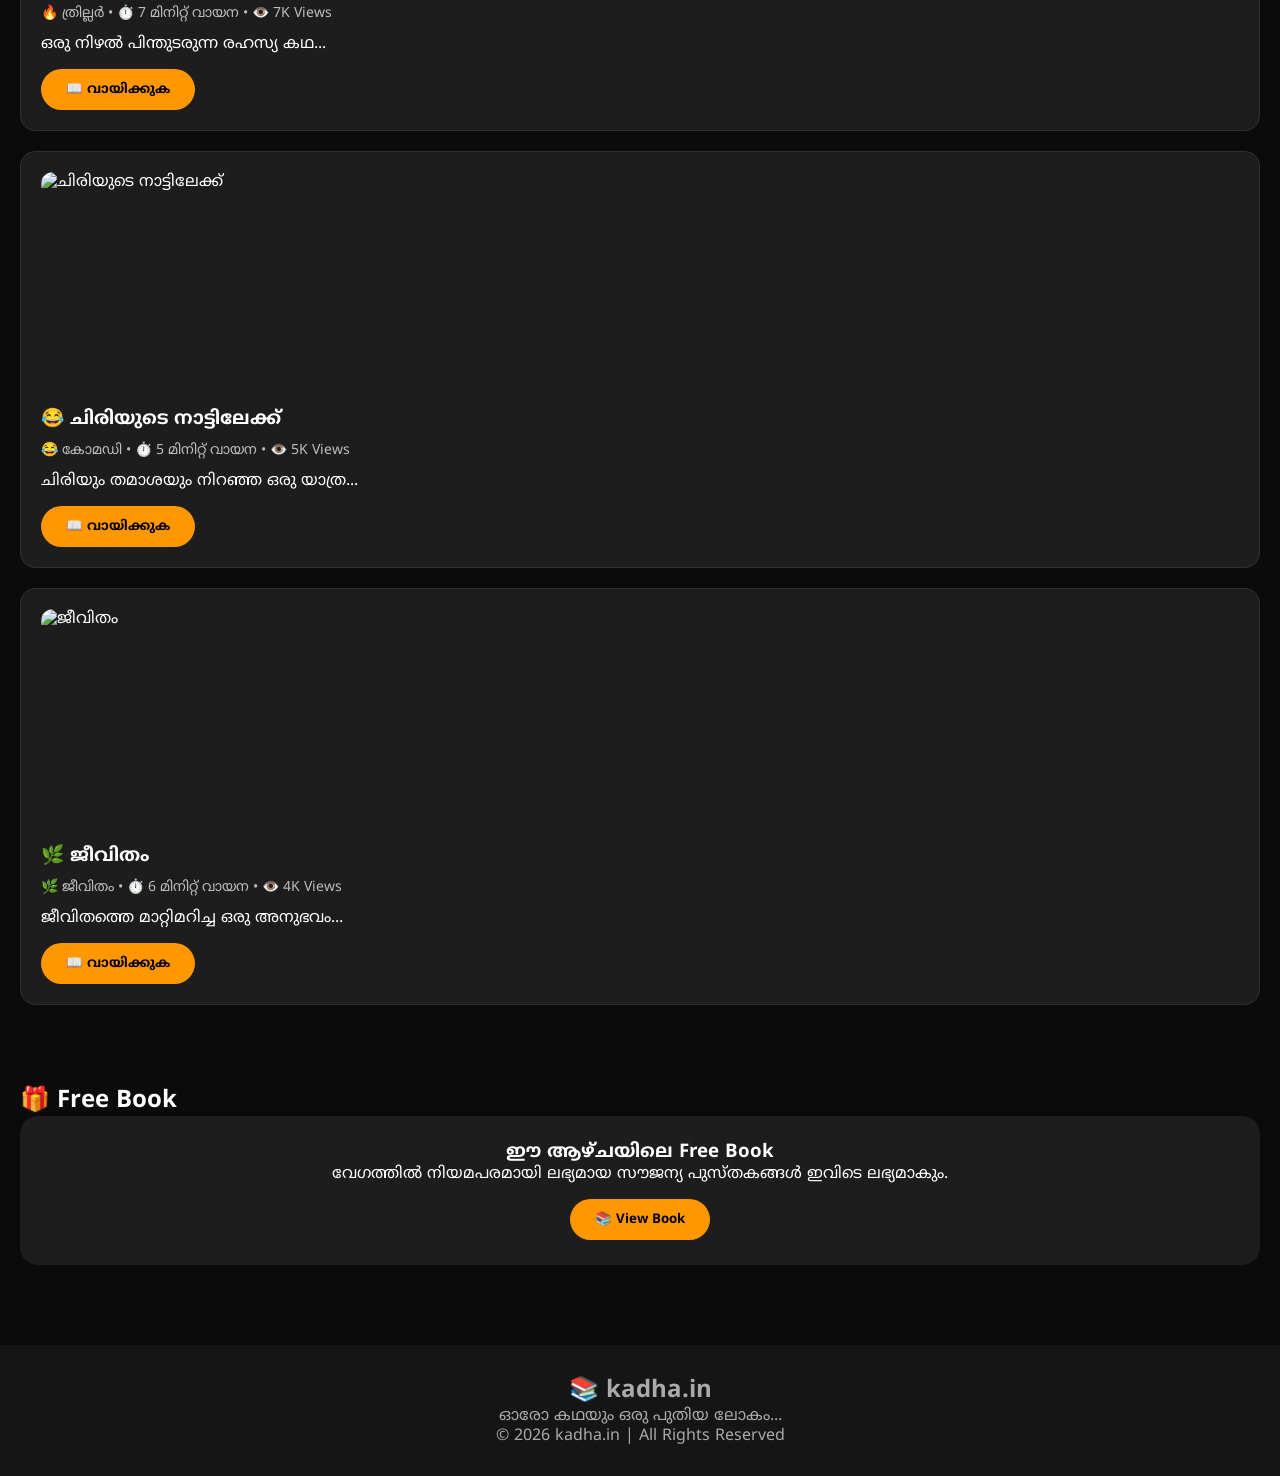
==== commit f58fd982: "Update index.html" ====
--- a/index.html
+++ b/index.html
@@ -122,10 +122,6 @@
 
 </section>
 
-<section id="latest">
-</section>
-
-<section id="featured">
 
 <h2>⭐ Featured Story</h2>
 
@@ -150,10 +146,7 @@
 <section id="latest">
 
 <h2>🔥 Latest Stories</h2>
-<h2>🔥 Latest Stories</h2>
-<section id="latest">
-
-<h2>🔥 Latest Stories</h2>
+
 
 <div class="story">
 <img src="images/pranayam.jpg" class="cover" alt="മഴയിലൂടെ വന്ന പ്രണയം">
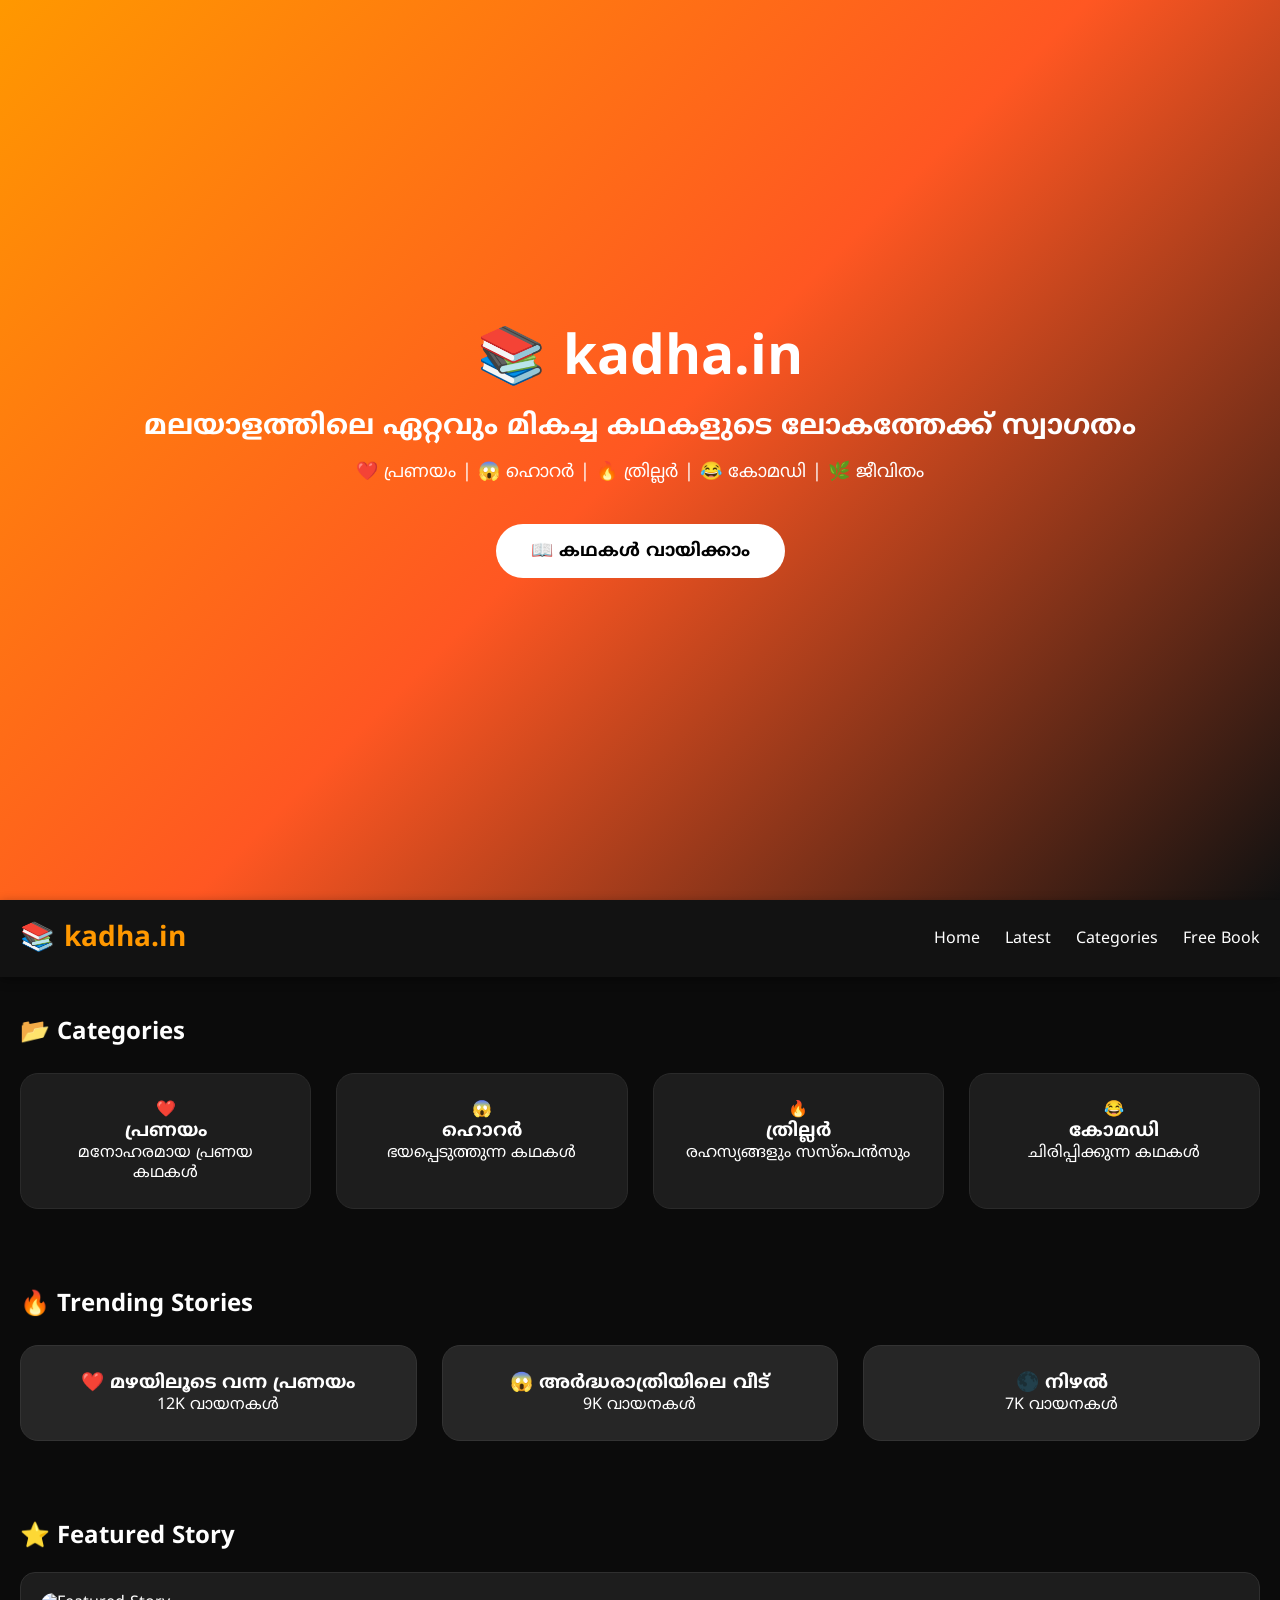
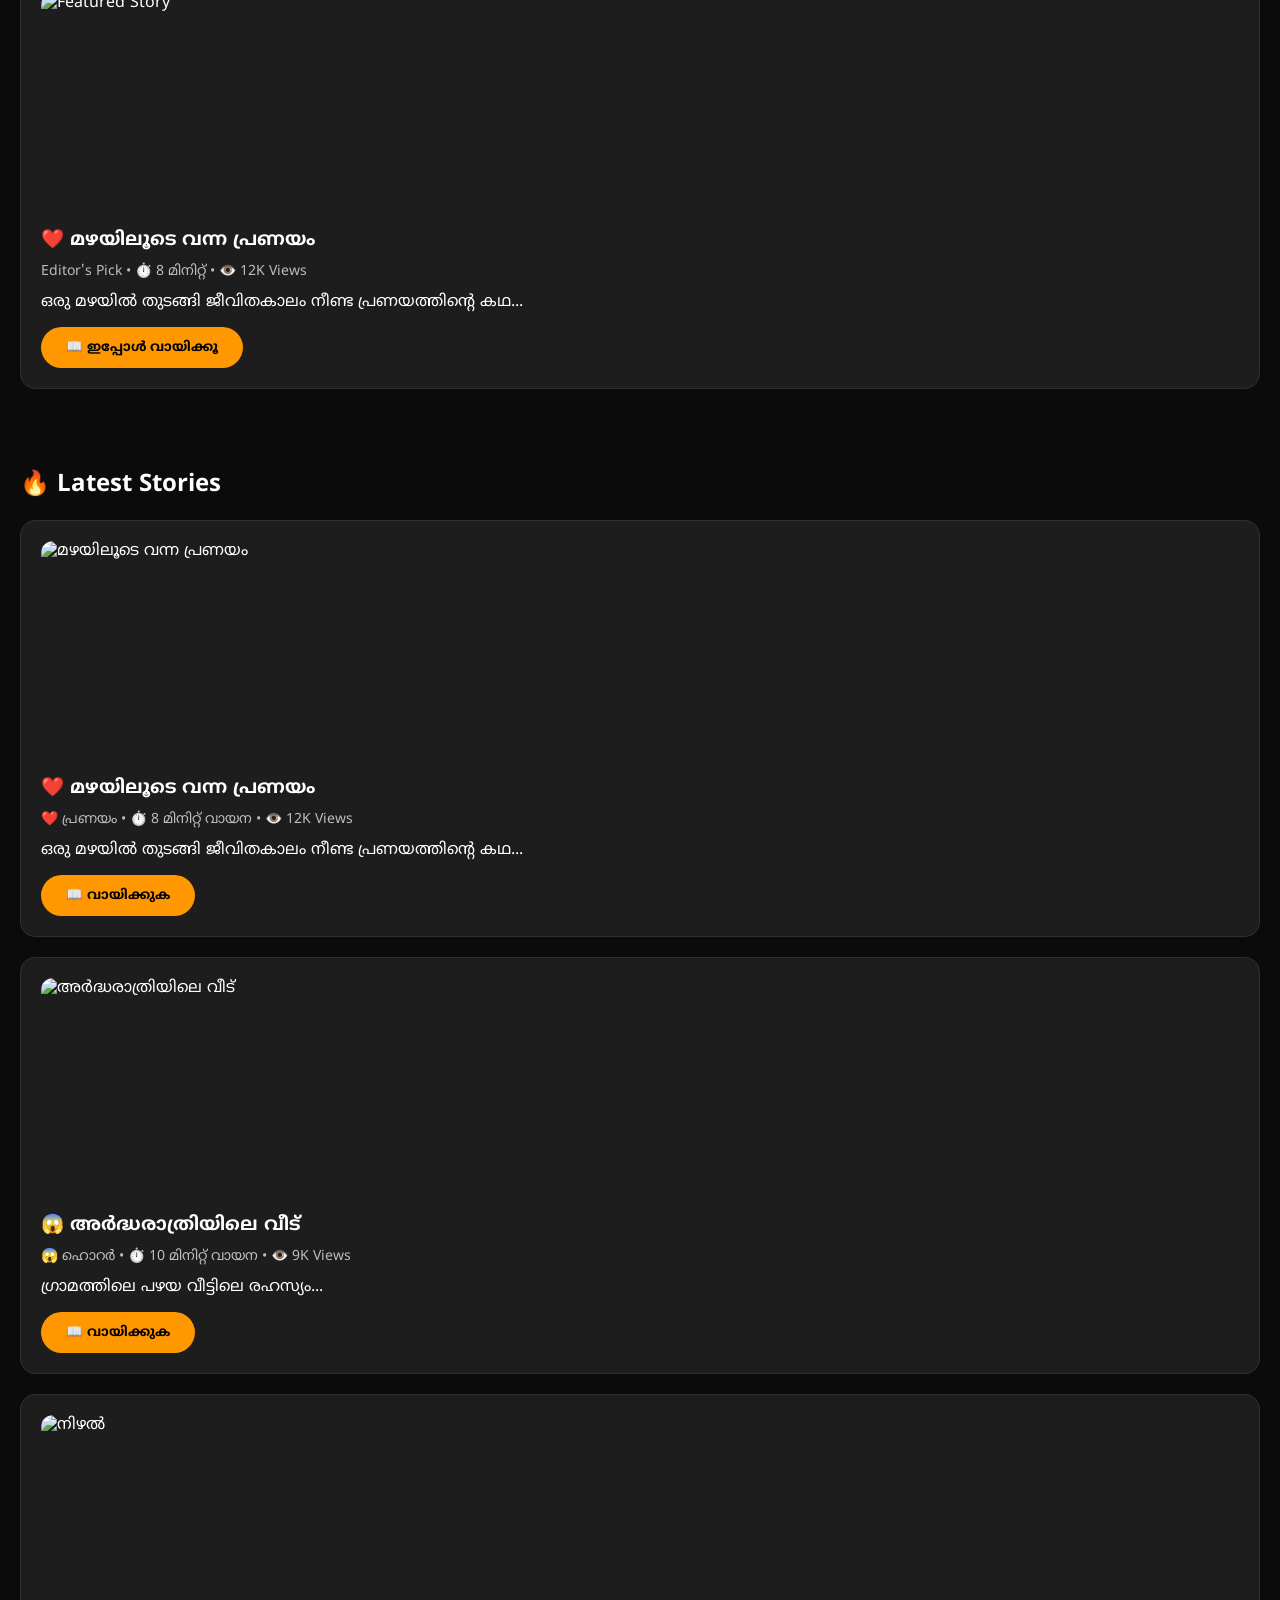
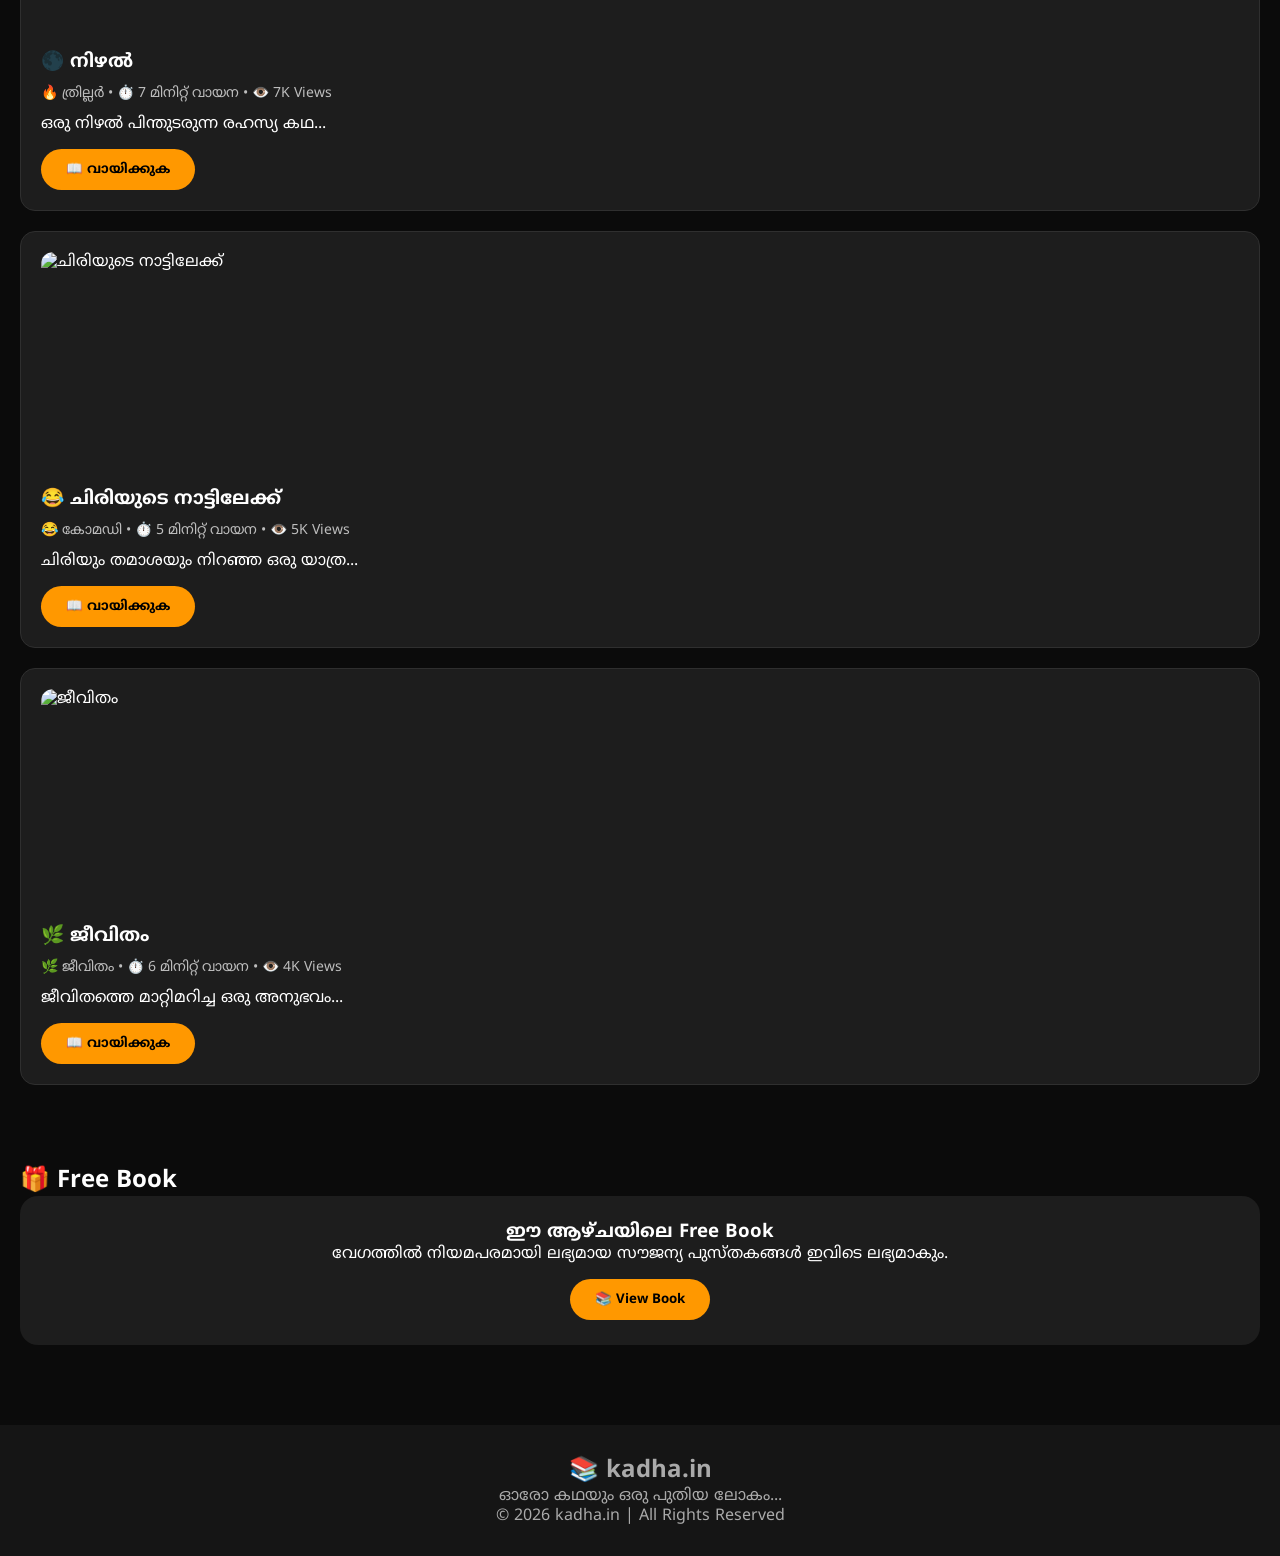
==== commit af560b54: "Update index.html" ====
--- a/index.html
+++ b/index.html
@@ -6,11 +6,12 @@
 <title>kadha.in | മലയാളം കഥകൾ</title>
 
 <link rel="stylesheet" href="style.css">
-
 <link href="https://fonts.googleapis.com/css2?family=Noto+Sans+Malayalam:wght@400;500;700&display=swap" rel="stylesheet">
 </head>
 
 <body>
+
+<!-- Hero Banner -->
 <section class="hero-banner">
 
 <h1>📚 kadha.in</h1>
@@ -26,6 +27,8 @@
 </a>
 
 </section>
+
+<!-- Header -->
 <header class="header">
 
 <div class="logo">
@@ -33,19 +36,15 @@
 </div>
 
 <nav>
-
 <a href="#">Home</a>
-
 <a href="#latest">Latest</a>
-
 <a href="#categories">Categories</a>
-
 <a href="#offer">Free Book</a>
-
 </nav>
 
 </header>
 
+<!-- Categories -->
 <section id="categories">
 
 <h2>📂 Categories</h2>
@@ -53,50 +52,34 @@
 <div class="cards">
 
 <div class="card">
-
 ❤️
-
 <h3>പ്രണയം</h3>
-
 <p>മനോഹരമായ പ്രണയ കഥകൾ</p>
-
-</div>
-
-<div class="card">
-
+</div>
+
+<div class="card">
 😱
-
 <h3>ഹൊറർ</h3>
-
 <p>ഭയപ്പെടുത്തുന്ന കഥകൾ</p>
-
-</div>
-
-<div class="card">
-
+</div>
+
+<div class="card">
 🔥
-
 <h3>ത്രില്ലർ</h3>
-
 <p>രഹസ്യങ്ങളും സസ്പെൻസും</p>
-
-</div>
-
-<div class="card">
-
+</div>
+
+<div class="card">
 😂
-
 <h3>കോമഡി</h3>
-
 <p>ചിരിപ്പിക്കുന്ന കഥകൾ</p>
-
-</div>
-
-</div>
-
-</section>
-</section>
-
+</div>
+
+</div>
+
+</section>
+
+<!-- Trending -->
 <section id="trending">
 
 <h2>🔥 Trending Stories</h2>
@@ -122,6 +105,8 @@
 
 </section>
 
+<!-- Featured Story -->
+<section id="featured">
 
 <h2>⭐ Featured Story</h2>
 
@@ -143,29 +128,34 @@
 
 </section>
 
+<!-- Latest Stories -->
 <section id="latest">
 
 <h2>🔥 Latest Stories</h2>
-
-
-<div class="story">
+<div class="story">
+
 <img src="images/pranayam.jpg" class="cover" alt="മഴയിലൂടെ വന്ന പ്രണയം">
-<h3>മഴയിലൂടെ വന്ന പ്രണയം ❤️</h3>
+
+<h3>❤️ മഴയിലൂടെ വന്ന പ്രണയം</h3>
+
 <p class="meta">❤️ പ്രണയം • ⏱️ 8 മിനിറ്റ് വായന • 👁️ 12K Views</p>
+
 <p>ഒരു മഴയിൽ തുടങ്ങി ജീവിതകാലം നീണ്ട പ്രണയത്തിന്റെ കഥ...</p>
 
 <a href="stories/mazhayiloode-vanna-pranayam.html">
-
-<button>📖 വായിക്കുക</button>
-
-</a>
-
-</div>
-
-<div class="story">
+<button>📖 വായിക്കുക</button>
+</a>
+
+</div>
+
+<div class="story">
+
 <img src="images/horror.jpg" class="cover" alt="അർദ്ധരാത്രിയിലെ വീട്">
-<h3>അർദ്ധരാത്രിയിലെ വീട് 😱</h3>
+
+<h3>😱 അർദ്ധരാത്രിയിലെ വീട്</h3>
+
 <p class="meta">😱 ഹൊറർ • ⏱️ 10 മിനിറ്റ് വായന • 👁️ 9K Views</p>
+
 <p>ഗ്രാമത്തിലെ പഴയ വീട്ടിലെ രഹസ്യം...</p>
 
 <a href="stories/ardharathriyile-veedu.html">
@@ -173,10 +163,15 @@
 </a>
 
 </div>
-<div class="story">
+
+<div class="story">
+
 <img src="images/nizhal.jpg" class="cover" alt="നിഴൽ">
+
 <h3>🌑 നിഴൽ</h3>
+
 <p class="meta">🔥 ത്രില്ലർ • ⏱️ 7 മിനിറ്റ് വായന • 👁️ 7K Views</p>
+
 <p>ഒരു നിഴൽ പിന്തുടരുന്ന രഹസ്യ കഥ...</p>
 
 <a href="stories/nizhal.html">
@@ -186,9 +181,13 @@
 </div>
 
 <div class="story">
+
 <img src="images/comedy.jpg" class="cover" alt="ചിരിയുടെ നാട്ടിലേക്ക്">
+
 <h3>😂 ചിരിയുടെ നാട്ടിലേക്ക്</h3>
+
 <p class="meta">😂 കോമഡി • ⏱️ 5 മിനിറ്റ് വായന • 👁️ 5K Views</p>
+
 <p>ചിരിയും തമാശയും നിറഞ്ഞ ഒരു യാത്ര...</p>
 
 <a href="stories/chiriyude-nattilekku.html">
@@ -198,9 +197,13 @@
 </div>
 
 <div class="story">
+
 <img src="images/jeevitham.jpg" class="cover" alt="ജീവിതം">
+
 <h3>🌿 ജീവിതം</h3>
+
 <p class="meta">🌿 ജീവിതം • ⏱️ 6 മിനിറ്റ് വായന • 👁️ 4K Views</p>
+
 <p>ജീവിതത്തെ മാറ്റിമറിച്ച ഒരു അനുഭവം...</p>
 
 <a href="stories/jeevitham.html">
@@ -208,7 +211,9 @@
 </a>
 
 </div>
-</section>
+
+</section>
+
 <section id="offer">
 
 <h2>🎁 Free Book</h2>
@@ -240,4 +245,4 @@
 <script src="script.js"></script>
 
 </body>
-</html>
+</html>
